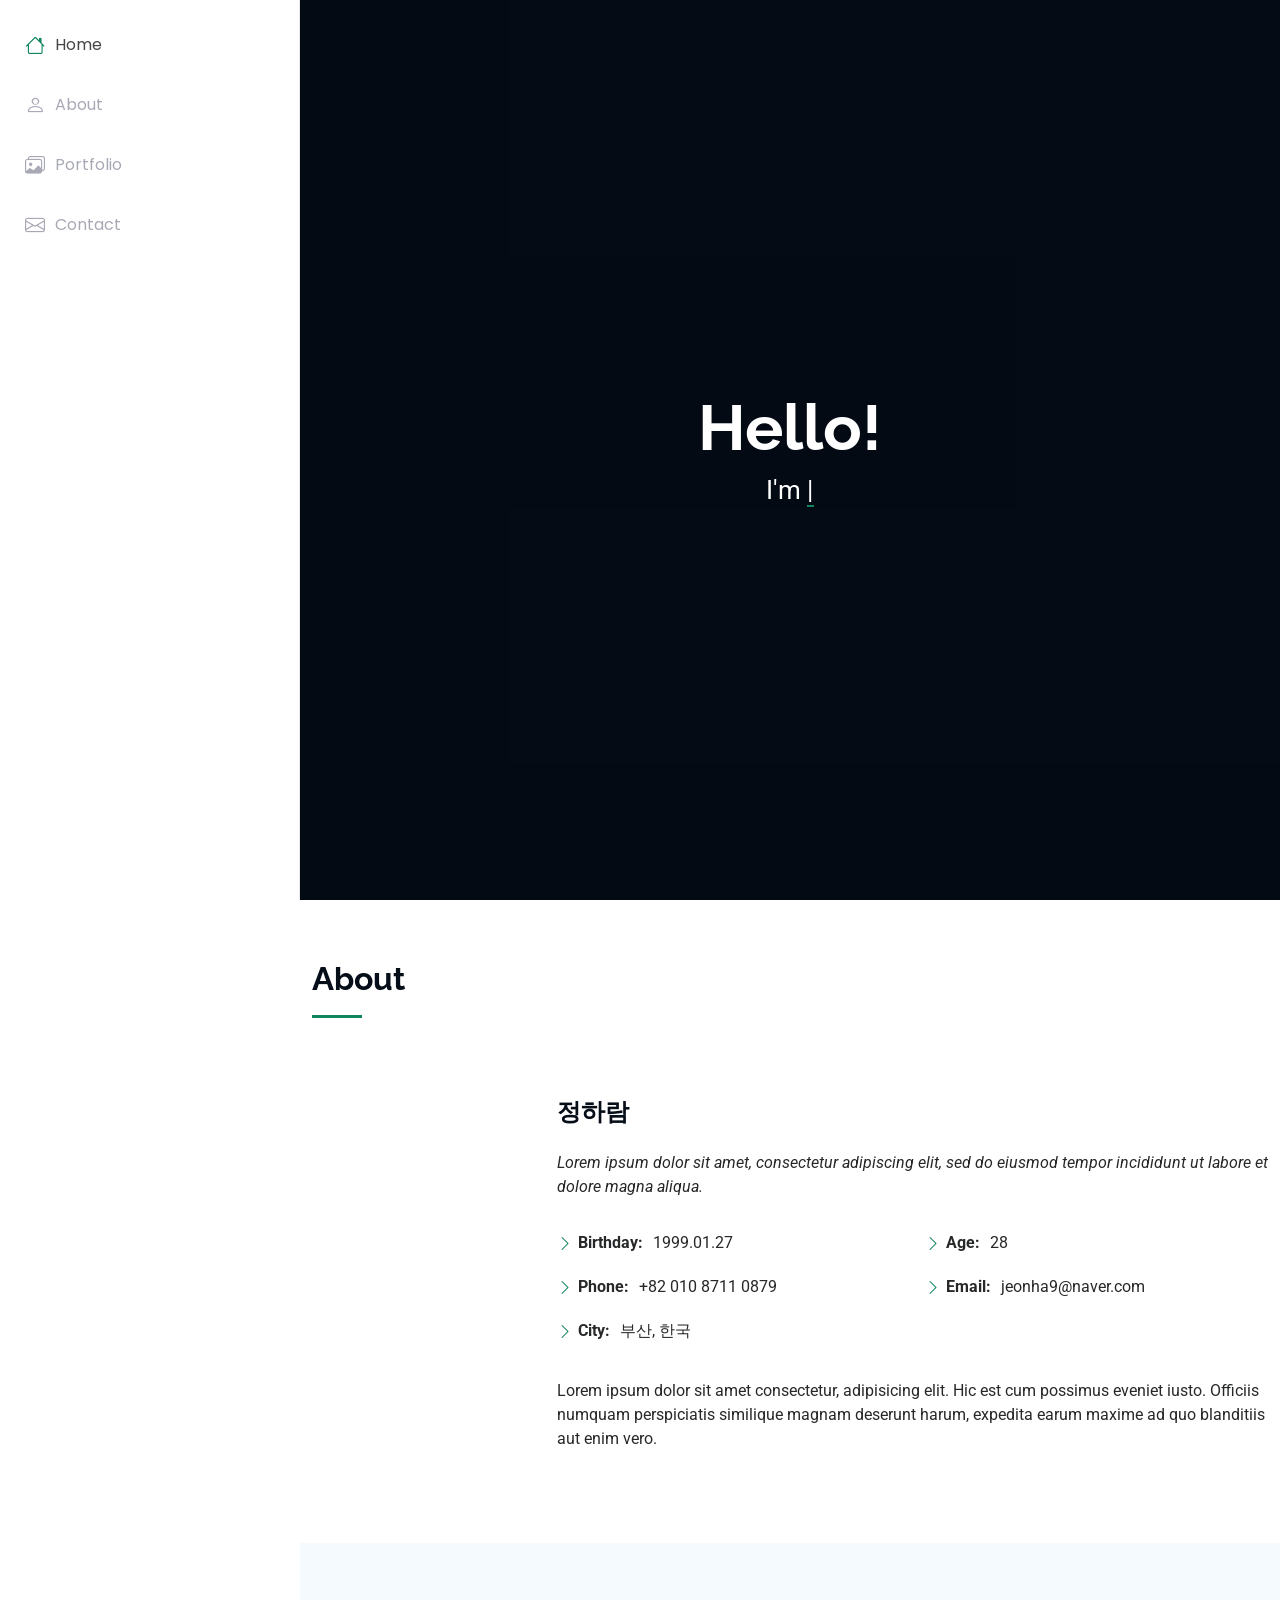
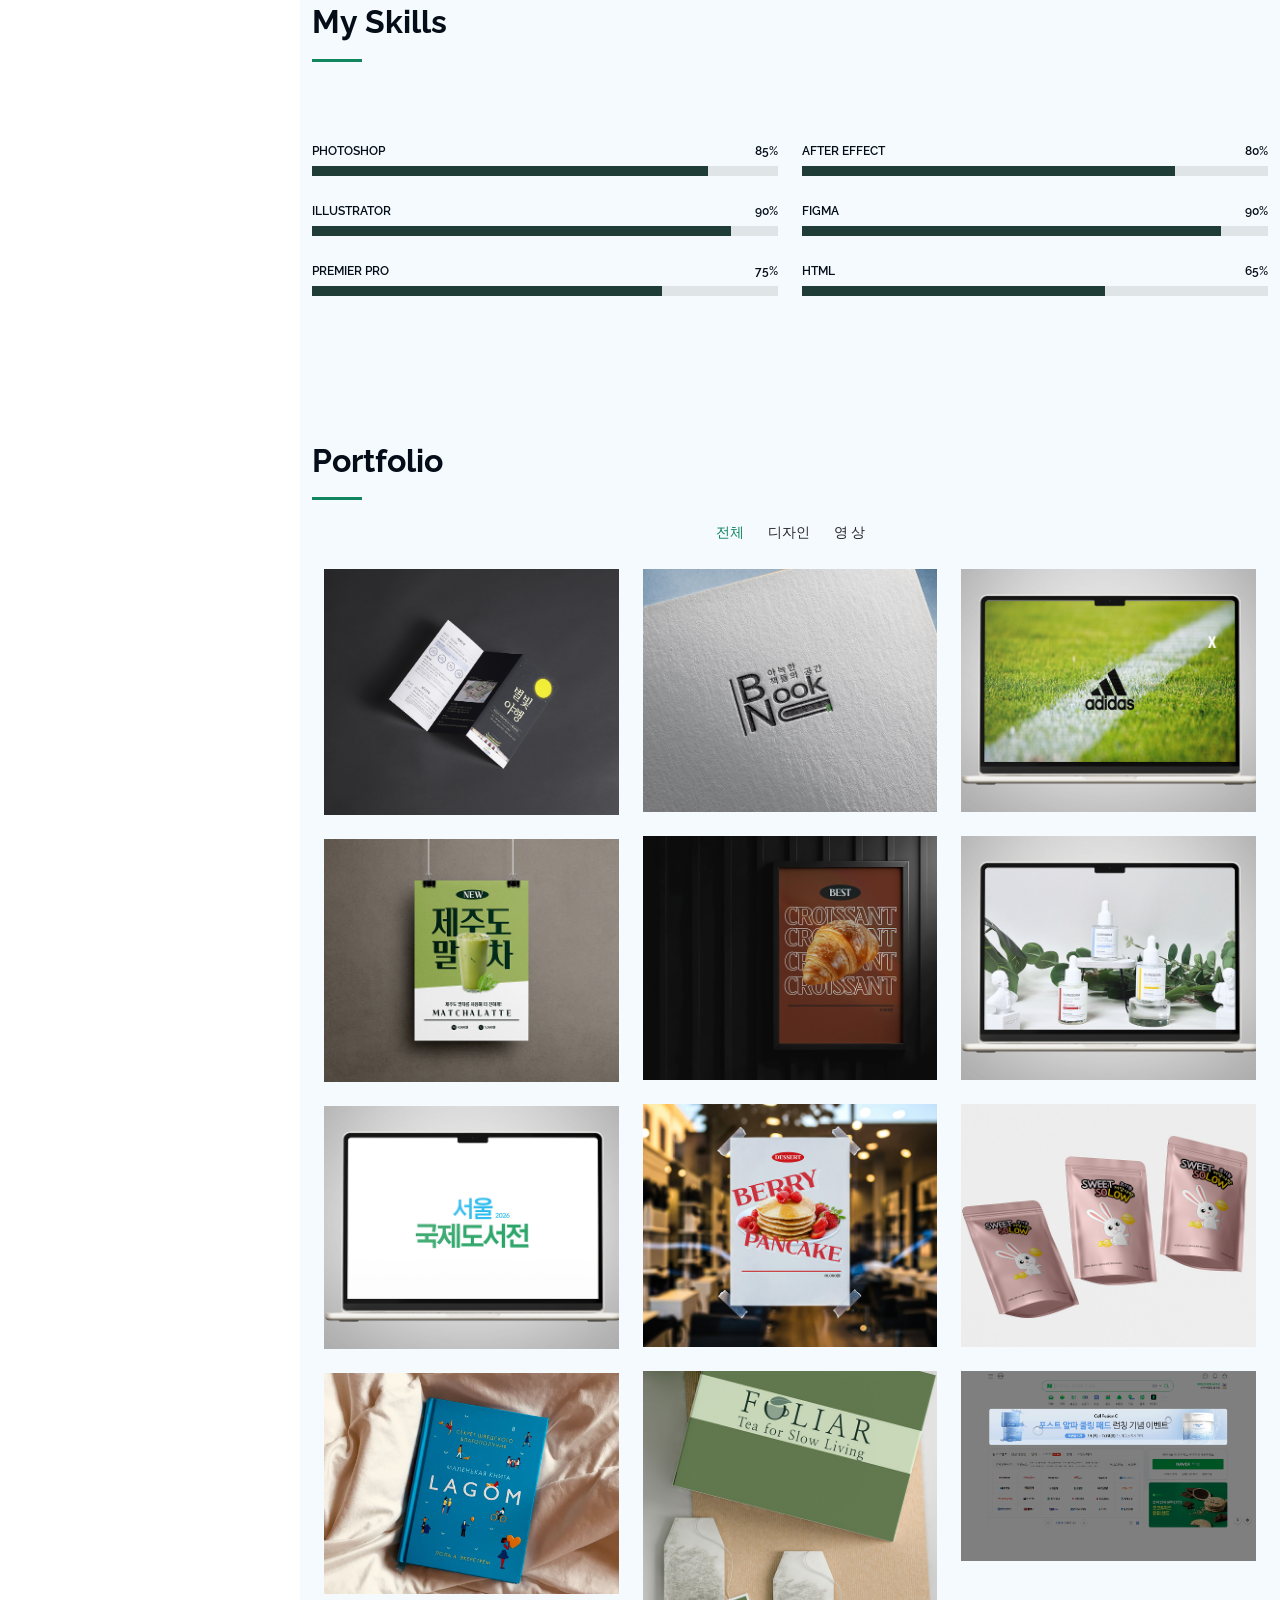
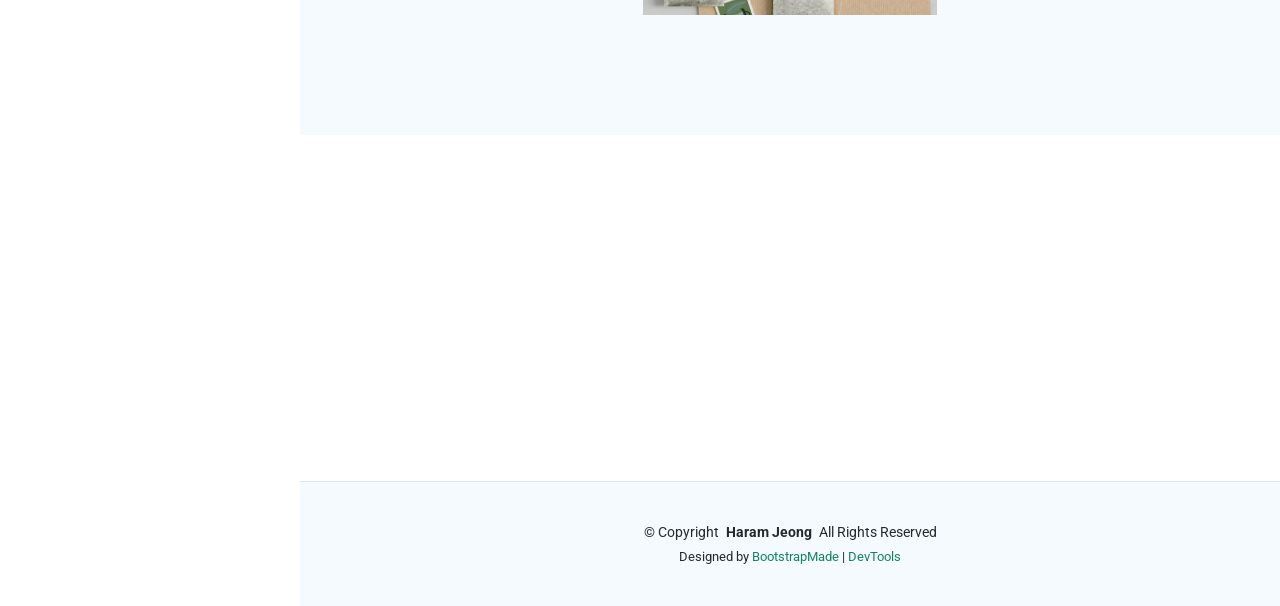
==== index.html @ 50a195b7 "up 2026-05-15" ====
<!DOCTYPE html>
<html lang="en">

<head>
  <meta charset="utf-8">
  <meta content="width=device-width, initial-scale=1.0" name="viewport">
  <title>정하람 포트폴리오</title>
  <meta content="" name="description">
  <meta content="" name="keywords">
  <meta name="description" content="디자인, 영상, 피그마 전문">
  <meta name="keywords" content="html,css,js,javascript,portfolio,bootstrap">
  <meta name="author"content="정하람">
  <meta name="robots" content="noindex,nofollow">
  <meta http-equiv="sudject" content="포트폴리오">

  <!-- Favicons -->
  <link href="./assets/img/favicon.ico" rel="icon">
  <link href="./assets/img/애플.png" rel="apple-touch-icon">

  <!-- Fonts -->
  <link href="https://fonts.googleapis.com" rel="preconnect">
  <link href="https://fonts.gstatic.com" rel="preconnect" crossorigin>
  <link href="https://fonts.googleapis.com/css2?family=Roboto:ital,wght@0,100;0,300;0,400;0,500;0,700;0,900;1,100;1,300;1,400;1,500;1,700;1,900&family=Poppins:ital,wght@0,100;0,200;0,300;0,400;0,500;0,600;0,700;0,800;0,900;1,100;1,200;1,300;1,400;1,500;1,600;1,700;1,800;1,900&family=Raleway:ital,wght@0,100;0,200;0,300;0,400;0,500;0,600;0,700;0,800;0,900;1,100;1,200;1,300;1,400;1,500;1,600;1,700;1,800;1,900&display=swap" rel="stylesheet">

  <!-- Vendor CSS Files -->
  <link href="assets/vendor/bootstrap/css/bootstrap.min.css" rel="stylesheet">
  <link href="assets/vendor/bootstrap-icons/bootstrap-icons.css" rel="stylesheet">
  <link href="assets/vendor/aos/aos.css" rel="stylesheet">
  <link href="assets/vendor/glightbox/css/glightbox.min.css" rel="stylesheet">
  <link href="assets/vendor/swiper/swiper-bundle.min.css" rel="stylesheet">

  <!-- Main CSS File -->
  <link href="assets/css/main.css" rel="stylesheet">

</head>

<body class="index-page">

  <header id="header" class="header d-flex flex-column"> 
    <i class="header-toggle d-xl-none bi bi-list"></i>

    <!-- <div class="profile-img">
      <img src="assets/img/my-profile-img.jpg" alt="" class="img-fluid rounded-circle">
    </div> -->

    <a href="index.html" class="logo d-flex align-items-center justify-content-center">
      <!-- Uncomment the line below if you also wish to use an image logo -->
      <!-- <img src="assets/img/logo.png" alt=""> -->
      <h1 class="sitename"></h1>
    </a>


    <nav id="navmenu" class="navmenu">
      <ul>
        <li><a href="#hero" class="active"><i class="bi bi-house navicon"></i>Home</a></li>
        <li><a href="#about"><i class="bi bi-person navicon"></i> About</a></li>        
        <li><a href="#portfolio"><i class="bi bi-images navicon"></i> Portfolio</a></li>
        <!-- <li class="dropdown"><a href="#"><i class="bi bi-menu-button navicon"></i> <span>Dropdown</span> <i class="bi bi-chevron-down toggle-dropdown"></i></a>
          <ul>
            <li><a href="#">Dropdown 1</a></li>
            <li class="dropdown"><a href="#"><span>Deep Dropdown</span> <i class="bi bi-chevron-down toggle-dropdown"></i></a>
              <ul>
                <li><a href="#">Deep Dropdown 1</a></li>
                <li><a href="#">Deep Dropdown 2</a></li>
                <li><a href="#">Deep Dropdown 3</a></li>
                <li><a href="#">Deep Dropdown 4</a></li>
                <li><a href="#">Deep Dropdown 5</a></li>
              </ul>
            </li>
            <li><a href="#">Dropdown 2</a></li>
            <li><a href="#">Dropdown 3</a></li>
            <li><a href="#">Dropdown 4</a></li>
          </ul>
        </li> -->
        <li><a href="#contact"><i class="bi bi-envelope navicon"></i> Contact</a></li>
      </ul>
    </nav>

  </header>

  <main class="main">

    <!-- Hero Section -->
    <section id="hero" class="hero section dark-background  justify-content-center text-center">

      <!-- <img src="assets/img/hero-bg.jpg" alt="" data-aos="fade-in" class=""> -->

      <div class="container" data-aos="fade-up" data-aos-delay="100">
        <h2>Hello!</h2>
        <p>I'm <span class="typed" data-typed-items="디자이너,프리랜서">디자이너</span><span class="typed-cursor typed-cursor--blink" aria-hidden="true"></span><span class="typed-cursor typed-cursor--blink" aria-hidden="true"></span></p>
      </div>

    </section><!-- /Hero Section -->

    <!-- About Section -->
    <section id="about" class="about section">

      <!-- Section Title -->
      <div class="container section-title" data-aos="fade-up">
        <h2>About</h2>
        
      </div><!-- End Section Title -->

      <div class="container" data-aos="fade-up" data-aos-delay="100">

        <div class="row gy-4 justify-content-center">
          <div class="col-lg-3">
          </div>
          <div class="col-lg-9 content">
            <h2>정하람 </h2>
            <p class="fst-italic py-3">
              Lorem ipsum dolor sit amet, consectetur adipiscing elit, sed do eiusmod tempor incididunt ut labore et dolore
              magna aliqua.
            </p>
            <div class="row">
              <div class="col-lg-6">
                <ul>
                  <li><i class="bi bi-chevron-right"></i> <strong>Birthday:</strong> <span>1999.01.27</span></li>
                  <!-- <li><i class="bi bi-chevron-right"></i> <strong>Website:</strong> <span></span></li> -->
                  <li><i class="bi bi-chevron-right"></i> <strong>Phone:</strong> <span>+82 010 8711 0879</span></li>
                  <li><i class="bi bi-chevron-right"></i> <strong>City:</strong> <span>부산, 한국</span></li>
                </ul>
              </div>
              <div class="col-lg-6">
                <ul>
                  <li><i class="bi bi-chevron-right"></i> <strong>Age:</strong> <span>28</span></li>
                  <!-- <li><i class="bi bi-chevron-right"></i> <strong>Degree:</strong> <span>Master</span></li> -->
                  <li><i class="bi bi-chevron-right"></i> <strong>Email:</strong> <span>jeonha9@naver.com</span></li>
                  <!-- <li><i class="bi bi-chevron-right"></i> <strong>Freelance:</strong> <span>Available</span></li> -->
                </ul>
              </div>
            </div>
            <p class="py-3">
              Lorem ipsum dolor sit amet consectetur, adipisicing elit. Hic est cum possimus eveniet iusto. Officiis numquam perspiciatis similique magnam deserunt harum, expedita earum maxime ad quo blanditiis aut enim vero.
            </p>
          </div>
        </div>

      </div>

    </section><!-- /About Section -->

    

    <!-- Skills Section -->
    <section id="skills" class="skills section light-background">

      <!-- Section Title -->
      <div class="container section-title" data-aos="fade-up">
        <h2>My Skills</h2>
        
      </div><!-- End Section Title -->

      <div class="container" data-aos="fade-up" data-aos-delay="100">

        <div class="row skills-content skills-animation">

          <div class="col-lg-6">

            <div class="progress">
              <span class="skill"><span>Photoshop</span> <i class="val">85%</i></span>
              <div class="progress-bar-wrap">
                <div class="progress-bar" role="progressbar" aria-valuenow="85" aria-valuemin="0" aria-valuemax="100"></div>
              </div>
            </div><!-- End Skills Item -->

            <div class="progress">
              <span class="skill"><span>Illustrator</span> <i class="val">90%</i></span>
              <div class="progress-bar-wrap">
                <div class="progress-bar" role="progressbar" aria-valuenow="90" aria-valuemin="0" aria-valuemax="100"></div>
              </div>
            </div><!-- End Skills Item -->

            <div class="progress">
              <span class="skill"><span>Premier pro</span> <i class="val">75%</i></span>
              <div class="progress-bar-wrap">
                <div class="progress-bar" role="progressbar" aria-valuenow="75" aria-valuemin="0" aria-valuemax="100"></div>
              </div>
            </div><!-- End Skills Item -->

          </div>

          <div class="col-lg-6">

            <div class="progress">
              <span class="skill"><span>After effect</span> <i class="val">80%</i></span>
              <div class="progress-bar-wrap">
                <div class="progress-bar" role="progressbar" aria-valuenow="80" aria-valuemin="0" aria-valuemax="100"></div>
              </div>
            </div><!-- End Skills Item -->

            <div class="progress">
              <span class="skill"><span>Figma</span> <i class="val">90%</i></span>
              <div class="progress-bar-wrap">
                <div class="progress-bar" role="progressbar" aria-valuenow="90" aria-valuemin="0" aria-valuemax="100"></div>
              </div>
            </div><!-- End Skills Item -->

            <div class="progress">
              <span class="skill"><span>HTMl</span> <i class="val">65%</i></span>
              <div class="progress-bar-wrap">
                <div class="progress-bar" role="progressbar" aria-valuenow="65" aria-valuemin="0" aria-valuemax="100"></div>
              </div>
            </div><!-- End Skills Item -->

          </div>

        </div>

      </div>

    </section><!-- /Skills Section -->

    

    <!-- Portfolio Section -->
    <section id="portfolio" class="portfolio section light-background">

      <!-- Section Title -->
      <div class="container section-title" data-aos="fade-up">
        <h2>Portfolio</h2>
       

      <div class="container">

        <div class="isotope-layout" data-default-filter="*" data-layout="masonry" data-sort="original-order">

          <ul class="portfolio-filters isotope-filters" data-aos="fade-up" data-aos-delay="100">
            <li data-filter="*" class="filter-active">전체</li>
            <li data-filter=".filter-app">디자인</li>
            <li data-filter=".filter-product">영 상</li>
            <!-- <li data-filter=".filter-branding">피그마</li> -->
            <!-- <li data-filter=".filter-books">Books</li> -->
          </ul><!-- End Portfolio Filters -->

          <div class="row gy-4 isotope-container" data-aos="fade-up" data-aos-delay="200">

            <div class="col-lg-4 col-md-6 portfolio-item isotope-item filter-app">
              <div class="portfolio-content h-100">
                <img src="./assets/img/portfolio/리플렛-정하람-앞.jpg" class="img-fluid" alt="">
                <div class="portfolio-info">
                  <h4>리플렛 </h4>
                  <p>Lorem ipsum, dolor sit amet consectetur</p>
                  <a href="./assets/img/portfolio/리플렛-정하람-앞.jpg" title=" 1" data-gallery="portfolio-gallery-app" class="glightbox preview-link"><i class="bi bi-zoom-in"></i></a>
                  <a href="portfolio-details-1.html" title="More Details" class="details-link"><i class="bi bi-link-45deg"></i></a>
                </div>
              </div>
            </div><!-- End Portfolio Item -->

            <div class="col-lg-4 col-md-6 portfolio-item isotope-item filter-app">
              <div class="portfolio-content h-100">
                <img src="./assets/img/portfolio/북눅-목업 2.png" class="img-fluid" alt="">
                <div class="portfolio-info">
                  <h4>로고 </h4>
                  <p>Lorem ipsum, dolor sit amet consectetur</p>
                  <a href="./assets/img/portfolio/북눅-목업.jpg" title="Product 1" data-gallery="portfolio-gallery-product" class="glightbox preview-link"><i class="bi bi-zoom-in"></i></a>
                  <a href="portfolio-details-2.html" title="More Details" class="details-link"><i class="bi bi-link-45deg"></i></a>
                </div>
              </div>
            </div><!-- End Portfolio Item -->

            <div class="col-lg-4 col-md-6 portfolio-item isotope-item filter-product">
              <div class="portfolio-content h-100">
                <img src="./assets/img/portfolio/슬라이드쇼-썸네일-목업 1.png" class="img-fluid" alt="">
                <div class="portfolio-info">
                  <h4>슬라이드쇼</h4>
                  <p>Lorem ipsum, dolor sit amet consectetur</p>
                  <a href="https://www.youtube.com/embed/oLaDQvfPcDY?autoplay=1&mute=1" title="Branding 1" data-gallery="portfolio-gallery-branding" class="glightbox preview-link"><i class="bi bi-zoom-in"></i></a>
                  <a href="portfolio-details-3.html" title="More Details" class="details-link"><i class="bi bi-link-45deg"></i></a>
                </div>
              </div>
            </div><!-- End Portfolio Item -->

            <div class="col-lg-4 col-md-6 portfolio-item isotope-item filter-app">
              <div class="portfolio-content h-100">
                <img src="./assets/img/portfolio/크로와상 포스터 썸네일.png" class="img-fluid" alt="">
                <div class="portfolio-info">
                  <h4>포스터 1</h4>
                  <p>Lorem ipsum, dolor sit amet consectetur</p>
                  <a href="./assets/img/portfolio/크로와상목업.jpg" title="Branding 1" data-gallery="portfolio-gallery-book" class="glightbox preview-link"><i class="bi bi-zoom-in"></i></a>
                  <a href="portfolio-details-4.html" title="More Details" class="details-link"><i class="bi bi-link-45deg"></i></a>
                </div>
              </div>
            </div><!-- End Portfolio Item -->

            <div class="col-lg-4 col-md-6 portfolio-item isotope-item filter-product">
              <div class="portfolio-content h-100">
                <img src="./assets/img/portfolio/제품광고-썸네일 1.png" class="img-fluid" alt="">
                <div class="portfolio-info">
                  <h4>제품촬영광고영상</h4>
                  <p>Lorem ipsum, dolor sit amet consectetur</p>
                  <a href="https://www.youtube.com/embed/sMFfdJEovsE?autoplay=1&mute=1" title="App 2" data-gallery="portfolio-gallery-app" class="glightbox preview-link"><i class="bi bi-zoom-in"></i></a>
                  <a href="portfolio-details-5.html" title="More Details" class="details-link"><i class="bi bi-link-45deg"></i></a>
                </div>
              </div>
            </div><!-- End Portfolio Item -->

            <div class="col-lg-4 col-md-6 portfolio-item isotope-item filter-app">
              <div class="portfolio-content h-100">
                <img src="./assets/img/portfolio/제주말차 포스터 썸네일.png" class="img-fluid" alt="">
                <div class="portfolio-info">
                  <h4>포스터 2</h4>
                  <p>Lorem ipsum, dolor sit amet consectetur</p>
                  <a href="./assets/img/portfolio/포스터제작 목업-정하람.jpg" title="Product 2" data-gallery="portfolio-gallery-product" class="glightbox preview-link"><i class="bi bi-zoom-in"></i></a>
                  <a href="portfolio-details-6.html" title="More Details" class="details-link"><i class="bi bi-link-45deg"></i></a>
                </div>
              </div>
            </div><!-- End Portfolio Item -->

            <div class="col-lg-4 col-md-6 portfolio-item isotope-item filter-app">
              <div class="portfolio-content h-100">
                <img src="./assets/img/portfolio/팬케이크 포스터 썸네일.png" class="img-fluid" alt="">
                <div class="portfolio-info">
                  <h4>포스터 3</h4>
                  <p>Lorem ipsum, dolor sit amet consectetur</p>
                  <a href="./assets/img/portfolio/팬케이크 목업.jpg" title="Branding 2" data-gallery="portfolio-gallery-branding" class="glightbox preview-link"><i class="bi bi-zoom-in"></i></a>
                  <a href="portfolio-details-7.html" title="More Details" class="details-link"><i class="bi bi-link-45deg"></i></a>
                </div>
              </div>
            </div><!-- End Portfolio Item -->

            <div class="col-lg-4 col-md-6 portfolio-item isotope-item filter-app">
              <div class="portfolio-content h-100">
                <img src="./assets/img/portfolio/파우치 썸네일.png" class="img-fluid" alt="">
                <div class="portfolio-info">
                  <h4>파우치 목업</h4>
                  <p>Lorem ipsum, dolor sit amet consectetur</p>
                  <a href="./assets/img/portfolio/파우치-목업-수정.jpg" title="Branding 2" data-gallery="portfolio-gallery-book" class="glightbox preview-link"><i class="bi bi-zoom-in"></i></a>
                  <a href="portfolio-details-8.html" title="More Details" class="details-link"><i class="bi bi-link-45deg"></i></a>
                </div>
              </div>
            </div><!-- End Portfolio Item -->

            <div class="col-lg-4 col-md-6 portfolio-item isotope-item filter-product">
              <div class="portfolio-content h-100">
                <img src="./assets/img/portfolio/일러스트애니메이션-썸네일 1.png" class="img-fluid" alt="">
                <div class="portfolio-info">
                  <h4>도서전 홍보 영상</h4>
                  <p>Lorem ipsum, dolor sit amet consectetur</p>
                  <a href="https://www.youtube.com/embed/le4bXNrNcV4?autoplay=1&mute=1" title="App 3" data-gallery="portfolio-gallery-app" class="glightbox preview-link"><i class="bi bi-zoom-in"></i></a>
                  <a href="portfolio-details-9.html" title="More Details" class="details-link"><i class="bi bi-link-45deg"></i></a>
                </div>
              </div>
            </div><!-- End Portfolio Item -->

            <div class="col-lg-4 col-md-6 portfolio-item isotope-item filter-app">
              <div class="portfolio-content h-100">
                <img src="./assets/img/portfolio/티패키지-썸네일.png" class="img-fluid" alt="">
                <div class="portfolio-info">
                  <h4>로고2</h4>
                  <p>Lorem ipsum, dolor sit amet consectetur</p>
                  <a href="./assets/img/portfolio/티패키지-목업.jpg" title="로고2 " data-gallery="portfolio-gallery-product" class="glightbox preview-link"><i class="bi bi-zoom-in"></i></a>
                  <a href="portfolio-details-10.html" title="More Details" class="details-link"><i class="bi bi-link-45deg"></i></a>
                </div>
              </div>
            </div><!-- End Portfolio Item -->

            <div class="col-lg-4 col-md-6 portfolio-item isotope-item filter-app">
              <div class="portfolio-content h-100">
                <img src="./assets/img/portfolio/띠배너-목업.gif" class="img-fluid" alt="">
                <div class="portfolio-info">
                  <h4>띠배너</h4>
                  <p>Lorem ipsum, dolor sit amet consectetur</p>
                  <a href="assets/img/portfolio/branding-3.jpg" title="Branding 2" data-gallery="portfolio-gallery-branding" class="glightbox preview-link"><i class="bi bi-zoom-in"></i></a>
                  <a href="portfolio-details-1.html" title="More Details" class="details-link"><i class="bi bi-link-45deg"></i></a>
                </div>
              </div>
            </div><!-- End Portfolio Item -->

            

            <div class="col-lg-4 col-md-6 portfolio-item isotope-item filter-product">
              <div class="portfolio-content h-100">
                <img src="assets/img/portfolio/books-3.jpg" class="img-fluid" alt="">
                <div class="portfolio-info">
                  <h4>Books 3</h4>
                  <p>Lorem ipsum, dolor sit amet consectetur</p>
                  <a href="assets/img/portfolio/books-3.jpg" title="Branding 3" data-gallery="portfolio-gallery-book" class="glightbox preview-link"><i class="bi bi-zoom-in"></i></a>
                  <a href="portfolio-details-1.html" title="More Details" class="details-link"><i class="bi bi-link-45deg"></i></a>
                </div>
              </div>
            </div><!-- End Portfolio Item -->

          </div><!-- End Portfolio Container -->

        </div>

      </div>

    </section><!-- /Portfolio Section -->

    <!-- Contact Section -->
    <section id="contact" class="contact section">

      <!-- Section Title -->
      <div class="container section-title" data-aos="fade-up">
        <h2>Contact</h2>
        
      </div><!-- End Section Title -->

      <div class="container" data-aos="fade-up" data-aos-delay="100">

        <div class="row gy-4 ">

          <div class="col-lg-4 mx-auto">
            <div class="info-item d-flex" data-aos="fade-up" data-aos-delay="200">
                <i class="bi bi-geo-alt flex-shrink-0"></i>
                <div>
                  <h3>Address</h3>
                  <p>부산 광역시 수영구</p>
                </div>
            </div><!-- End Info Item -->
          </div>

          <div class="col-lg-4 mx-auto">
            <div class="info-item d-flex" data-aos="fade-up" data-aos-delay="200">
                <i class="bi bi-telephone flex-shrink-0"></i>
                <div>
                  <h3>Call Us</h3>
                  <p>010-8711-0879</p>
                </div>
            </div><!-- End Info Item -->
          </div>

          <div class="col-lg-4 mx-auto">
            <div class="info-item d-flex" data-aos="fade-up" data-aos-delay="200">
                <i class="bi bi-envelope flex-shrink-0"></i>
                <div>
                  <h3>Email Us</h3>
                  <p>jeonha9@naver.com</p>
                </div>
            </div><!-- End Info Item -->
          </div>




           

              
          </div>

          <!-- End Contact Form -->

        </div>

      </div>

    </section><!-- /Contact Section -->

  </main>

  <footer id="footer" class="footer position-relative light-background">

    <div class="container">
      <div class="copyright text-center ">
        <p>© <span>Copyright</span> <strong class="px-1 sitename">Haram Jeong</strong> <span>All Rights Reserved</span></p>
      </div>
      <div class="credits">
        <!-- All the links in the footer should remain intact. -->
        <!-- You can delete the links only if you've purchased the pro version. -->
        <!-- Licensing information: https://bootstrapmade.com/license/ -->
        <!-- Purchase the pro version with working PHP/AJAX contact form: [buy-url] -->
        Designed by <a href="https://bootstrapmade.com/">BootstrapMade</a> | <a href="https://bootstrapmade.com/tools/">DevTools</a>
      </div>
    </div>

  </footer>

  <!-- Scroll Top -->
  <a href="#" id="scroll-top" class="scroll-top d-flex align-items-center justify-content-center"><i class="bi bi-arrow-up-short"></i></a>

  <!-- Preloader -->
  <div id="preloader"></div>

  <!-- Vendor JS Files -->
  <script src="assets/vendor/bootstrap/js/bootstrap.bundle.min.js"></script>
  <script src="assets/vendor/php-email-form/validate.js"></script>
  <script src="assets/vendor/aos/aos.js"></script>
  <script src="assets/vendor/typed.js/typed.umd.js"></script>
  <script src="assets/vendor/purecounter/purecounter_vanilla.js"></script>
  <script src="assets/vendor/waypoints/noframework.waypoints.js"></script>
  <script src="assets/vendor/glightbox/js/glightbox.min.js"></script>
  <script src="assets/vendor/imagesloaded/imagesloaded.pkgd.min.js"></script>
  <script src="assets/vendor/isotope-layout/isotope.pkgd.min.js"></script>
  <script src="assets/vendor/swiper/swiper-bundle.min.js"></script>

  <!-- Main JS File -->
  <script src="assets/js/main.js"></script>

</body>

</html>
---- assets/css/main.css ----
/**
* Template Name: iPortfolio
* Template URL: https://bootstrapmade.com/iportfolio-bootstrap-portfolio-websites-template/
* Updated: Jun 29 2024 with Bootstrap v5.3.3
* Author: BootstrapMade.com
* License: https://bootstrapmade.com/license/
*/

/*--------------------------------------------------------------
# Font & Color Variables
# Help: https://bootstrapmade.com/color-system/
--------------------------------------------------------------*/
/* Fonts */
:root {
  --default-font: "Roboto",  system-ui, -apple-system, "Segoe UI", Roboto, "Helvetica Neue", Arial, "Noto Sans", "Liberation Sans", sans-serif, "Apple Color Emoji", "Segoe UI Emoji", "Segoe UI Symbol", "Noto Color Emoji";
  --heading-font: "Raleway",  sans-serif;
  --nav-font: "Poppins",  sans-serif;
}

/* Global Colors - The following color variables are used throughout the website. Updating them here will change the color scheme of the entire website */
:root { 
  --background-color: #ffffff; /* Background color for the entire website, including individual sections */
  --default-color: #272829; /* Default color used for the majority of the text content across the entire website */
  --heading-color: #050d18; /* Color for headings, subheadings and title throughout the website */
  --accent-color: #11855d; /* Accent color that represents your brand on the website. It's used for buttons, links, and other elements that need to stand out */
  --accent-color-hr: #1F3D36;
  --surface-color: #ffffff; /* The surface color is used as a background of boxed elements within sections, such as cards, icon boxes, or other elements that require a visual separation from the global background. */
  --contrast-color: #ffffff; /* Contrast color for text, ensuring readability against backgrounds of accent, heading, or default colors. */
}

/* Nav Menu Colors - The following color variables are used specifically for the navigation menu. They are separate from the global colors to allow for more customization options */
:root {
  --nav-color: #a8a9b4;  /* The default color of the main navmenu links */
  --nav-hover-color: #464646; /* Applied to main navmenu links when they are hovered over or active */
  --nav-mobile-background-color: #040b14; /* Used as the background color for mobile navigation menu */
  --nav-dropdown-background-color: #040b14; /* Used as the background color for dropdown items that appear when hovering over primary navigation items */
  --nav-dropdown-color: #a8a9b4; /* Used for navigation links of the dropdown items in the navigation menu. */
  --nav-dropdown-hover-color: #464646; /* Similar to --nav-hover-color, this color is applied to dropdown navigation links when they are hovered over. */
}

/* Color Presets - These classes override global colors when applied to any section or element, providing reuse of the sam color scheme. */

.light-background {
  --background-color: #f4fafd;
  --surface-color: #ffffff;
}

.dark-background {
  --background-color: #040b14;
  --default-color: #ffffff;
  --heading-color: #ffffff;
  --surface-color: #151f2b;
  --contrast-color: #ffffff;
}

/* Smooth scroll */
:root {
  scroll-behavior: smooth;
}

/*--------------------------------------------------------------
# General Styling & Shared Classes
--------------------------------------------------------------*/
body {
  color: var(--default-color-ht);
  background-color: var(--background-color);
  font-family: var(--default-font);
}

a {
  color: var(--accent-color);
  text-decoration: none;
  transition: 0.3s;
}

a:hover {
  color: color-mix(in srgb, var(--accent-color), transparent 25%);
  text-decoration: none;
}

h1,
h2,
h3,
h4,
h5,
h6 {
  color: var(--heading-color);
  font-family: var(--heading-font);
}

/* PHP Email Form Messages
------------------------------*/
.php-email-form .error-message {
  display: none;
  background: #df1529;
  color: #ffffff;
  text-align: left;
  padding: 15px;
  margin-bottom: 24px;
  font-weight: 600;
}

.php-email-form .sent-message {
  display: none;
  color: #ffffff;
  background: #059652;
  text-align: center;
  padding: 15px;
  margin-bottom: 24px;
  font-weight: 600;
}

.php-email-form .loading {
  display: none;
  background: var(--surface-color);
  text-align: center;
  padding: 15px;
  margin-bottom: 24px;
}

.php-email-form .loading:before {
  content: "";
  display: inline-block;
  border-radius: 50%;
  width: 24px;
  height: 24px;
  margin: 0 10px -6px 0;
  border: 3px solid var(--accent-color);
  border-top-color: var(--surface-color);
  animation: php-email-form-loading 1s linear infinite;
}

@keyframes php-email-form-loading {
  0% {
    transform: rotate(0deg);
  }

  100% {
    transform: rotate(360deg);
  }
}

/*--------------------------------------------------------------
# Global Header
--------------------------------------------------------------*/

.header {
  color: var(--default-color);
  background-color: var(--background-color);
  position: fixed;
  top: 0;
  left: 0;
  bottom: 0;
  padding: 0 15px;
  width: 300px;
  transition: all ease-in-out 0.3s;
  overflow-y: auto;
  z-index: 997;
  border-right: 1px solid color-mix(in srgb, var(--default-color), transparent 90%);
}

.header .profile-img img {
  margin: 15px auto;
  display: block;
  width: 120px;
  border: 8px solid color-mix(in srgb, var(--default-color), transparent 85%);
}

.header .logo {
  line-height: 1;
  margin-bottom: 15px;
}

.header .logo img {
  max-height: 32px;
  margin-right: 8px;
}

.header .logo h1 {
  font-size: 24px;
  margin: 0;
  font-weight: 700;
  color: var(--heading-color);
}

.header .social-links {
  margin: 0 0 20px 0;
}

.header .social-links a {
  font-size: 16px;
  display: inline-flex;
  align-items: center;
  justify-content: center;
  background: color-mix(in srgb, var(--default-color), transparent 90%);
  color: var(--default-color);
  margin: 0 2px;
  border-radius: 50%;
  text-align: center;
  width: 40px;
  height: 40px;
  transition: 0.3s;
}

.header .social-links a:hover {
  color: var(--contrast-color);
  background: var(--accent-color);
}

@media (min-width: 1200px) {

  .header~main,
  .header~#footer {
    margin-left: 300px;
  }
}

@media (max-width: 1199px) {
  .header {
    left: -100%;
  }
}

.header.header-show {
  left: 0;
}

.header .header-toggle {
  color: var(--contrast-color);
  background-color: var(--accent-color);
  font-size: 22px;
  display: flex;
  align-items: center;
  justify-content: center;
  width: 40px;
  height: 40px;
  border-radius: 50%;
  cursor: pointer;
  position: fixed;
  top: 15px;
  right: 15px;
  z-index: 9999;
  transition: background-color 0.3s;
}

.header .header-toggle:hover {
  color: var(--contrast-color);
  background-color: color-mix(in srgb, var(--accent-color) 90%, white 15%);
}

/*--------------------------------------------------------------
# Navigation Menu
--------------------------------------------------------------*/
.mobile-nav-toggle {
  display: none;
}

.navmenu {
  padding: 0;
  z-index: 9997;
}

.navmenu ul {
  list-style: none;
  padding: 0 0 20px 0;
  margin: 0;
}

.navmenu a,
.navmenu a:focus {
  color: var(--nav-color);
  padding: 15px 10px;
  font-family: var(--nav-font);
  font-size: 16px;
  font-weight: 400;
  display: flex;
  align-items: center;
  white-space: nowrap;
  transition: 0.3s;
  width: 100%;
}

.navmenu a .navicon,
.navmenu a:focus .navicon {
  font-size: 20px;
  margin-right: 10px;
}

.navmenu a .toggle-dropdown,
.navmenu a:focus .toggle-dropdown {
  font-size: 12px;
  line-height: 0;
  margin-left: auto;
  width: 30px;
  height: 30px;
  display: flex;
  align-items: center;
  justify-content: center;
  border-radius: 50%;
  transition: 0.3s;
  flex-shrink: 0;
  background-color: color-mix(in srgb, var(--accent-color), transparent 90%);
}

.navmenu a .toggle-dropdown:hover,
.navmenu a:focus .toggle-dropdown:hover {
  background-color: var(--accent-color);
  color: var(--contrast-color);
}

.navmenu a:hover,
.navmenu .active,
.navmenu .active:focus {
  color: var(--nav-hover-color);
}

.navmenu a:hover .navicon,
.navmenu .active .navicon,
.navmenu .active:focus .navicon {
  color: var(--accent-color);
}

.navmenu .active .toggle-dropdown,
.navmenu .active:focus .toggle-dropdown {
  background-color: var(--accent-color);
  color: var(--contrast-color);
  transform: rotate(180deg);
}

.navmenu .dropdown {
  display: block;
}

.navmenu .dropdown a,
.navmenu .dropdown a:focus {
  color: --nav-dropdown-color;
}

.navmenu .dropdown a:hover,
.navmenu .dropdown .active,
.navmenu .dropdown .active:focus {
  color: var(--nav-dropdown-hover-color);
}

.navmenu .dropdown ul {
  position: static;
  display: none;
  z-index: 99;
  padding: 5px 10px;
  margin: 5px 10px;
  background-color: var(--nav-dropdown-background-color);
  border: 1px solid color-mix(in srgb, var(--default-color), transparent 90%);
  box-shadow: none;
  transition: all 0.5s ease-in-out;
}

.navmenu .dropdown ul ul {
  background-color: rgba(33, 37, 41, 0.1);
}

.navmenu .dropdown>.dropdown-active {
  display: block;
  background-color: rgba(33, 37, 41, 0.03);
}

/*--------------------------------------------------------------
# Global Footer
--------------------------------------------------------------*/
.footer {
  color: var(--default-color);
  background-color: var(--background-color);
  font-size: 14px;
  padding: 40px 0;
  position: relative;
  border-top: 1px solid color-mix(in srgb, var(--default-color), transparent 90%);
}

.footer .copyright p {
  margin-bottom: 0;
}

.footer .credits {
  margin-top: 4px;
  font-size: 13px;
  text-align: center;
}

/*--------------------------------------------------------------
# Preloader
--------------------------------------------------------------*/
#preloader {
  position: fixed;
  inset: 0;
  z-index: 999999;
  overflow: hidden;
  background: var(--background-color);
  transition: all 0.6s ease-out;
}

#preloader:before {
  content: "";
  position: fixed;
  top: calc(50% - 30px);
  left: calc(50% - 30px);
  border: 6px solid #ffffff;
  border-color: var(--accent-color) transparent var(--accent-color) transparent;
  border-radius: 50%;
  width: 60px;
  height: 60px;
  animation: animate-preloader 1.5s linear infinite;
}

@keyframes animate-preloader {
  0% {
    transform: rotate(0deg);
  }

  100% {
    transform: rotate(360deg);
  }
}

/*--------------------------------------------------------------
# Scroll Top Button
--------------------------------------------------------------*/
.scroll-top {
  position: fixed;
  visibility: hidden;
  opacity: 0;
  right: 15px;
  bottom: -15px;
  z-index: 99999;
  background-color: var(--accent-color-hr);
  width: 44px;
  height: 44px;
  border-radius: 50px;
  transition: all 0.4s;
}

.scroll-top i {
  font-size: 24px;
  color: var(--contrast-color);
  line-height: 0;
}

.scroll-top:hover {
  background-color: color-mix(in srgb, var(--accent-color), transparent 20%);
  color: var(--contrast-color);
}

.scroll-top.active {
  visibility: visible;
  opacity: 1;
  bottom: 15px;
}

/*--------------------------------------------------------------
# Disable aos animation delay on mobile devices
--------------------------------------------------------------*/
@media screen and (max-width: 768px) {
  [data-aos-delay] {
    transition-delay: 0 !important;
  }
}

/*--------------------------------------------------------------
# Global Page Titles & Breadcrumbs
--------------------------------------------------------------*/
.page-title {
  color: var(--default-color);
  background-color: var(--background-color);
  padding: 25px 0;
  position: relative;
}

.page-title h1 {
  font-size: 24px;
  font-weight: 700;
}

.page-title .breadcrumbs ol {
  display: flex;
  flex-wrap: wrap;
  list-style: none;
  padding: 0;
  margin: 0;
  font-size: 14px;
  font-weight: 400;
}

.page-title .breadcrumbs ol li+li {
  padding-left: 10px;
}

.page-title .breadcrumbs ol li+li::before {
  content: "/";
  display: inline-block;
  padding-right: 10px;
  color: color-mix(in srgb, var(--default-color), transparent 70%);
}

/*--------------------------------------------------------------
# Global Sections
--------------------------------------------------------------*/
section,
.section {
  color: var(--default-color);
  background-color: var(--background-color);
  padding: 60px 0;
  overflow: clip;
}

/*--------------------------------------------------------------
# Global Section Titles
--------------------------------------------------------------*/
.section-title {
  padding-bottom: 60px;
  position: relative;
}

.section-title h2 {
  font-size: 32px;
  font-weight: 700;
  margin-bottom: 20px;
  padding-bottom: 20px;
  position: relative;
}

.section-title h2:after {
  content: "";
  position: absolute;
  display: block;
  width: 50px;
  height: 3px;
  background: var(--accent-color);
  left: 0;
  bottom: 0;
}

.section-title p {
  margin-bottom: 0;
}

/*--------------------------------------------------------------
# Hero Section
--------------------------------------------------------------*/
.hero {
  width: 100%;
  min-height: 100vh;
  position: relative;
  padding: 80px 0;
  display: flex;
  align-items: center;
  justify-content: center;
}

.hero img {
  position: absolute;
  inset: 0;
  display: block;
  width: 100%;
  height: 100%;
  object-fit: cover;
  z-index: 1;
}

.hero:before {
  content: "";
  background: color-mix(in srgb, var(--background-color), transparent 75%);
  position: absolute;
  inset: 0;
  z-index: 2;
}

.hero .container {
  position: relative;
  z-index: 3;
}

.hero h2 {
  margin: 0;
  font-size: 64px;
  font-weight: 700;
}

.hero p {
  margin: 5px 0 0 0;
  font-size: 26px;
}

.hero p span {
  letter-spacing: 1px;
  border-bottom: 2px solid var(--accent-color);
}

.hero .social-links {
  margin-top: 25px;
}

.hero .social-links a {
  font-size: 24px;
  display: inline-block;
  color: color-mix(in srgb, var(--default-color), transparent 50%);
  line-height: 1;
  margin-right: 20px;
  transition: 0.3s;
}

.hero .social-links a:hover {
  color: var(--accent-color);
}

@media (max-width: 768px) {
  .hero h2 {
    font-size: 32px;
  }

  .hero p {
    font-size: 20px;
  }
}

/*--------------------------------------------------------------
# About Section
--------------------------------------------------------------*/
.about .content h2 {
  font-weight: 700;
  font-size: 24px;
}

.about .content ul {
  list-style: none;
  padding: 0;
}

.about .content ul li {
  margin-bottom: 20px;
  display: flex;
  align-items: center;
}

.about .content ul strong {
  margin-right: 10px;
}

.about .content ul i {
  font-size: 16px;
  margin-right: 5px;
  color: var(--accent-color);
  line-height: 0;
}

/*--------------------------------------------------------------
# Stats Section
--------------------------------------------------------------*/
.stats .stats-item {
  padding: 30px;
  width: 100%;
}

.stats .stats-item i {
  color: var(--accent-color);
  display: block;
  font-size: 44px;
  float: left;
  line-height: 0;
}

.stats .stats-item .purecounter {
  color: var(--heading-color);
  font-size: 48px;
  line-height: 40px;
  display: block;
  font-weight: 700;
  margin-left: 60px;
}

.stats .stats-item p {
  color: color-mix(in srgb, var(--default-color), transparent 40%);
  padding: 15px 0 0 0;
  margin: 0 0 0 60px;
  font-family: var(--heading-font);
  font-size: 14px;
}

/*--------------------------------------------------------------
# Skills Section
--------------------------------------------------------------*/
.skills .progress {
  height: 60px;
  display: block;
  background: none;
  border-radius: 0;
}

.skills .progress .skill {
  color: var(--heading-color);
  padding: 0;
  margin: 0 0 6px 0;
  text-transform: uppercase;
  display: block;
  font-weight: 600;
  font-family: var(--heading-font);
}

.skills .progress .skill .val {
  float: right;
  font-style: normal;
}

.skills .progress-bar-wrap {
  background: color-mix(in srgb, var(--default-color), transparent 90%);
  height: 10px;
}

.skills .progress-bar {
  width: 1px;
  height: 10px;
  transition: 0.9s;
  background-color: var(--accent-color-hr);
}

/*--------------------------------------------------------------
# Resume Section
--------------------------------------------------------------*/
.resume .resume-title {
  color: var(--heading-color);
  font-size: 26px;
  font-weight: 700;
  margin-top: 20px;
  margin-bottom: 20px;
}

.resume .resume-item {
  padding: 0 0 20px 20px;
  margin-top: -2px;
  border-left: 2px solid var(--accent-color);
  position: relative;
}

.resume .resume-item h4 {
  line-height: 18px;
  font-size: 18px;
  font-weight: 600;
  text-transform: uppercase;
  color: color-mix(in srgb, var(--default-color), transparent 20%);
  margin-bottom: 10px;
}

.resume .resume-item h5 {
  font-size: 16px;
  padding: 5px 15px;
  display: inline-block;
  font-weight: 600;
  margin-bottom: 10px;
}

.resume .resume-item ul {
  padding-left: 20px;
}

.resume .resume-item ul li {
  padding-bottom: 10px;
}

.resume .resume-item:last-child {
  padding-bottom: 0;
}

.resume .resume-item::before {
  content: "";
  position: absolute;
  width: 16px;
  height: 16px;
  border-radius: 50px;
  left: -9px;
  top: 0;
  background: var(--background-color);
  border: 2px solid var(--accent-color);
}

/*--------------------------------------------------------------
# Portfolio Section
--------------------------------------------------------------*/
.portfolio .portfolio-filters {
  padding: 0;
  margin: 0 auto 20px auto;
  list-style: none;
  text-align: center;
}

.portfolio .portfolio-filters li {
  cursor: pointer;
  display: inline-block;
  padding: 0;
  font-size: 14px;
  font-weight: 400;
  margin: 0 10px;
  line-height: 1;
  text-transform: uppercase;
  margin-bottom: 10px;
  transition: all 0.3s ease-in-out;
}

.portfolio .portfolio-filters li:hover,
.portfolio .portfolio-filters li.filter-active {
  color: var(--accent-color);
}

.portfolio .portfolio-filters li:first-child {
  margin-left: 0;
}

.portfolio .portfolio-filters li:last-child {
  margin-right: 0;
}

@media (max-width: 575px) {
  .portfolio .portfolio-filters li {
    font-size: 14px;
    margin: 0 5px;
  }
}

.portfolio .portfolio-content {
  position: relative;
  overflow: hidden;
}

.portfolio .portfolio-content img {
  transition: 0.3s;
}

.portfolio .portfolio-content .portfolio-info {
  opacity: 0;
  position: absolute;
  inset: 0;
  z-index: 3;
  transition: all ease-in-out 0.3s;
  background: rgba(0, 0, 0, 0.6);
  padding: 15px;
}

.portfolio .portfolio-content .portfolio-info h4 {
  font-size: 14px;
  padding: 5px 10px;
  font-weight: 400;
  color: #ffffff;
  display: inline-block;
  background-color: var(--accent-color);
}

.portfolio .portfolio-content .portfolio-info p {
  position: absolute;
  bottom: 10px;
  text-align: center;
  display: inline-block;
  left: 0;
  right: 0;
  font-size: 16px;
  font-weight: 600;
  color: rgba(255, 255, 255, 0.8);
}

.portfolio .portfolio-content .portfolio-info .preview-link,
.portfolio .portfolio-content .portfolio-info .details-link {
  position: absolute;
  left: calc(50% - 40px);
  font-size: 26px;
  top: calc(50% - 14px);
  color: #fff;
  transition: 0.3s;
  line-height: 1.2;
}

.portfolio .portfolio-content .portfolio-info .preview-link:hover,
.portfolio .portfolio-content .portfolio-info .details-link:hover {
  color: var(--accent-color);
}

.portfolio .portfolio-content .portfolio-info .details-link {
  left: 50%;
  font-size: 34px;
  line-height: 0;
}

.portfolio .portfolio-content:hover .portfolio-info {
  opacity: 1;
}

.portfolio .portfolio-content:hover img {
  transform: scale(1.1);
}

/*--------------------------------------------------------------
# Services Section
--------------------------------------------------------------*/
.services .service-item {
  position: relative;
}

.services .service-item .icon {
  background: var(--accent-color);
  display: flex;
  align-items: center;
  justify-content: center;
  width: 54px;
  height: 54px;
  border-radius: 50%;
  transition: 0.5s;
  border: 1px solid var(--accent-color);
  margin-right: 20px;
}

.services .service-item .icon i {
  color: var(--contrast-color);
  font-size: 24px;
  line-height: 0;
}

.services .service-item:hover .icon {
  background: var(--surface-color);
}

.services .service-item:hover .icon i {
  color: var(--accent-color);
}

.services .service-item .title {
  font-weight: 700;
  margin-bottom: 15px;
  font-size: 18px;
}

.services .service-item .title a {
  color: var(--heading-color);
}

.services .service-item .title a:hover {
  color: var(--accent-color);
}

.services .service-item .description {
  line-height: 24px;
  font-size: 14px;
}

/*--------------------------------------------------------------
# Testimonials Section
--------------------------------------------------------------*/
.testimonials .testimonials-carousel,
.testimonials .testimonials-slider {
  overflow: hidden;
}

.testimonials .testimonial-item {
  box-sizing: content-box;
  text-align: center;
  min-height: 320px;
}

.testimonials .testimonial-item .testimonial-img {
  width: 90px;
  border-radius: 50%;
  margin: 0 auto;
}

.testimonials .testimonial-item h3 {
  font-size: 18px;
  font-weight: bold;
  margin: 10px 0 5px 0;
}

.testimonials .testimonial-item h4 {
  font-size: 14px;
  color: color-mix(in srgb, var(--default-color), transparent 20%);
  margin: 0;
}

.testimonials .testimonial-item .quote-icon-left,
.testimonials .testimonial-item .quote-icon-right {
  color: color-mix(in srgb, var(--accent-color), transparent 40%);
  font-size: 26px;
  line-height: 0;
}

.testimonials .testimonial-item .quote-icon-left {
  display: inline-block;
  left: -5px;
  position: relative;
}

.testimonials .testimonial-item .quote-icon-right {
  display: inline-block;
  right: -5px;
  position: relative;
  top: 10px;
  transform: scale(-1, -1);
}

.testimonials .testimonial-item p {
  font-style: italic;
  margin: 0 15px 15px 15px;
  padding: 20px;
  background-color: var(--surface-color);
  position: relative;
  margin-bottom: 35px;
  border-radius: 6px;
  box-shadow: 0px 2px 15px rgba(0, 0, 0, 0.1);
}

.testimonials .testimonial-item p::after {
  content: "";
  width: 0;
  height: 0;
  border-top: 20px solid var(--surface-color);
  border-right: 20px solid transparent;
  border-left: 20px solid transparent;
  position: absolute;
  bottom: -20px;
  left: calc(50% - 20px);
}

.testimonials .swiper-wrapper {
  height: auto;
}

.testimonials .swiper-pagination {
  margin-top: 40px;
  position: relative;
}

.testimonials .swiper-pagination .swiper-pagination-bullet {
  width: 12px;
  height: 12px;
  background-color: var(--background-color);
  opacity: 1;
  border: 1px solid var(--accent-color);
}

.testimonials .swiper-pagination .swiper-pagination-bullet-active {
  background-color: var(--accent-color);
}

/*--------------------------------------------------------------
# Contact Section
--------------------------------------------------------------*/
.contact .info-wrap {
  background-color: var(--surface-color);
  box-shadow: 0px 0px 20px rgba(0, 0, 0, 0.1);
  padding: 30px;
}

@media (max-width: 575px) {
  .contact .info-wrap {
    padding: 20px;
  }
}

.contact .info-item {
  margin-bottom: 40px;
}

.contact .info-item i {
  font-size: 20px;
  color: var(--accent-color);
  background: color-mix(in srgb, var(--accent-color), transparent 92%);
  width: 44px;
  height: 44px;
  display: flex;
  justify-content: center;
  align-items: center;
  border-radius: 50px;
  transition: all 0.3s ease-in-out;
  margin-right: 15px;
}

.contact .info-item h3 {
  padding: 0;
  font-size: 18px;
  font-weight: 700;
  margin-bottom: 5px;
}

.contact .info-item p {
  padding: 0;
  margin-bottom: 0;
  font-size: 14px;
}

.contact .info-item:hover i {
  background: var(--accent-color);
  color: var(--contrast-color);
}

.contact .php-email-form {
  background-color: var(--surface-color);
  height: 100%;
  padding: 30px;
  box-shadow: 0px 0px 20px rgba(0, 0, 0, 0.1);
}

@media (max-width: 575px) {
  .contact .php-email-form {
    padding: 20px;
  }
}

.contact .php-email-form input[type=text],
.contact .php-email-form input[type=email],
.contact .php-email-form textarea {
  font-size: 14px;
  padding: 10px 15px;
  box-shadow: none;
  border-radius: 0;
  color: var(--default-color);
  background-color: var(--surface-color);
  border-color: color-mix(in srgb, var(--default-color), transparent 80%);
}

.contact .php-email-form input[type=text]:focus,
.contact .php-email-form input[type=email]:focus,
.contact .php-email-form textarea:focus {
  border-color: var(--accent-color);
}

.contact .php-email-form input[type=text]::placeholder,
.contact .php-email-form input[type=email]::placeholder,
.contact .php-email-form textarea::placeholder {
  color: color-mix(in srgb, var(--default-color), transparent 70%);
}

.contact .php-email-form button[type=submit] {
  color: var(--contrast-color);
  background: var(--accent-color);
  border: 0;
  padding: 10px 30px;
  transition: 0.4s;
  border-radius: 50px;
}

.contact .php-email-form button[type=submit]:hover {
  background: color-mix(in srgb, var(--accent-color), transparent 25%);
}

/*--------------------------------------------------------------
# Portfolio Details Section
--------------------------------------------------------------*/
.portfolio-details .portfolio-details-slider img {
  width: 100%;
}

.portfolio-details .portfolio-details-slider .swiper-pagination {
  margin-top: 20px;
  position: relative;
}

.portfolio-details .portfolio-details-slider .swiper-pagination .swiper-pagination-bullet {
  width: 12px;
  height: 12px;
  background-color: color-mix(in srgb, var(--default-color), transparent 85%);
  opacity: 1;
}

.portfolio-details .portfolio-details-slider .swiper-pagination .swiper-pagination-bullet-active {
  background-color: var(--accent-color);
}

.portfolio-details .portfolio-info {
  padding: 30px;
  box-shadow: 0px 0 30px rgba(0, 0, 0, 0.1);
}

.portfolio-details .portfolio-info h3 {
  font-size: 22px;
  font-weight: 700;
  margin-bottom: 20px;
  padding-bottom: 20px;
  border-bottom: 1px solid color-mix(in srgb, var(--default-color), transparent 85%);
}

.portfolio-details .portfolio-info ul {
  list-style: none;
  padding: 0;
  font-size: 15px;
}

.portfolio-details .portfolio-info ul li+li {
  margin-top: 10px;
}

.portfolio-details .portfolio-description {
  padding-top: 30px;
}

.portfolio-details .portfolio-description h2 {
  font-size: 26px;
  font-weight: 700;
  margin-bottom: 20px;
}

.portfolio-details .portfolio-description p {
  padding: 0;
  color: color-mix(in srgb, var(--default-color), transparent 30%);
}

/*--------------------------------------------------------------
# Service Details Section
--------------------------------------------------------------*/
.service-details .services-list {
  padding: 10px 30px;
  border: 1px solid color-mix(in srgb, var(--default-color), transparent 90%);
  margin-bottom: 20px;
}

.service-details .services-list a {
  display: block;
  line-height: 1;
  padding: 8px 0 8px 15px;
  border-left: 3px solid color-mix(in srgb, var(--default-color), transparent 70%);
  margin: 20px 0;
  color: color-mix(in srgb, var(--default-color), transparent 20%);
  transition: 0.3s;
}

.service-details .services-list a.active {
  color: var(--heading-color);
  font-weight: 700;
  border-color: var(--accent-color);
}

.service-details .services-list a:hover {
  border-color: var(--accent-color);
}

.service-details .services-img {
  margin-bottom: 20px;
}

.service-details h3 {
  font-size: 26px;
  font-weight: 700;
}

.service-details h4 {
  font-size: 20px;
  font-weight: 700;
}

.service-details p {
  font-size: 15px;
}

.service-details ul {
  list-style: none;
  padding: 0;
  font-size: 15px;
}

.service-details ul li {
  padding: 5px 0;
  display: flex;
  align-items: center;
}

.service-details ul i {
  font-size: 20px;
  margin-right: 8px;
  color: var(--accent-color);
}

/*--------------------------------------------------------------
# Starter Section Section
--------------------------------------------------------------*/
.starter-section {
  /* Add your styles here */
}
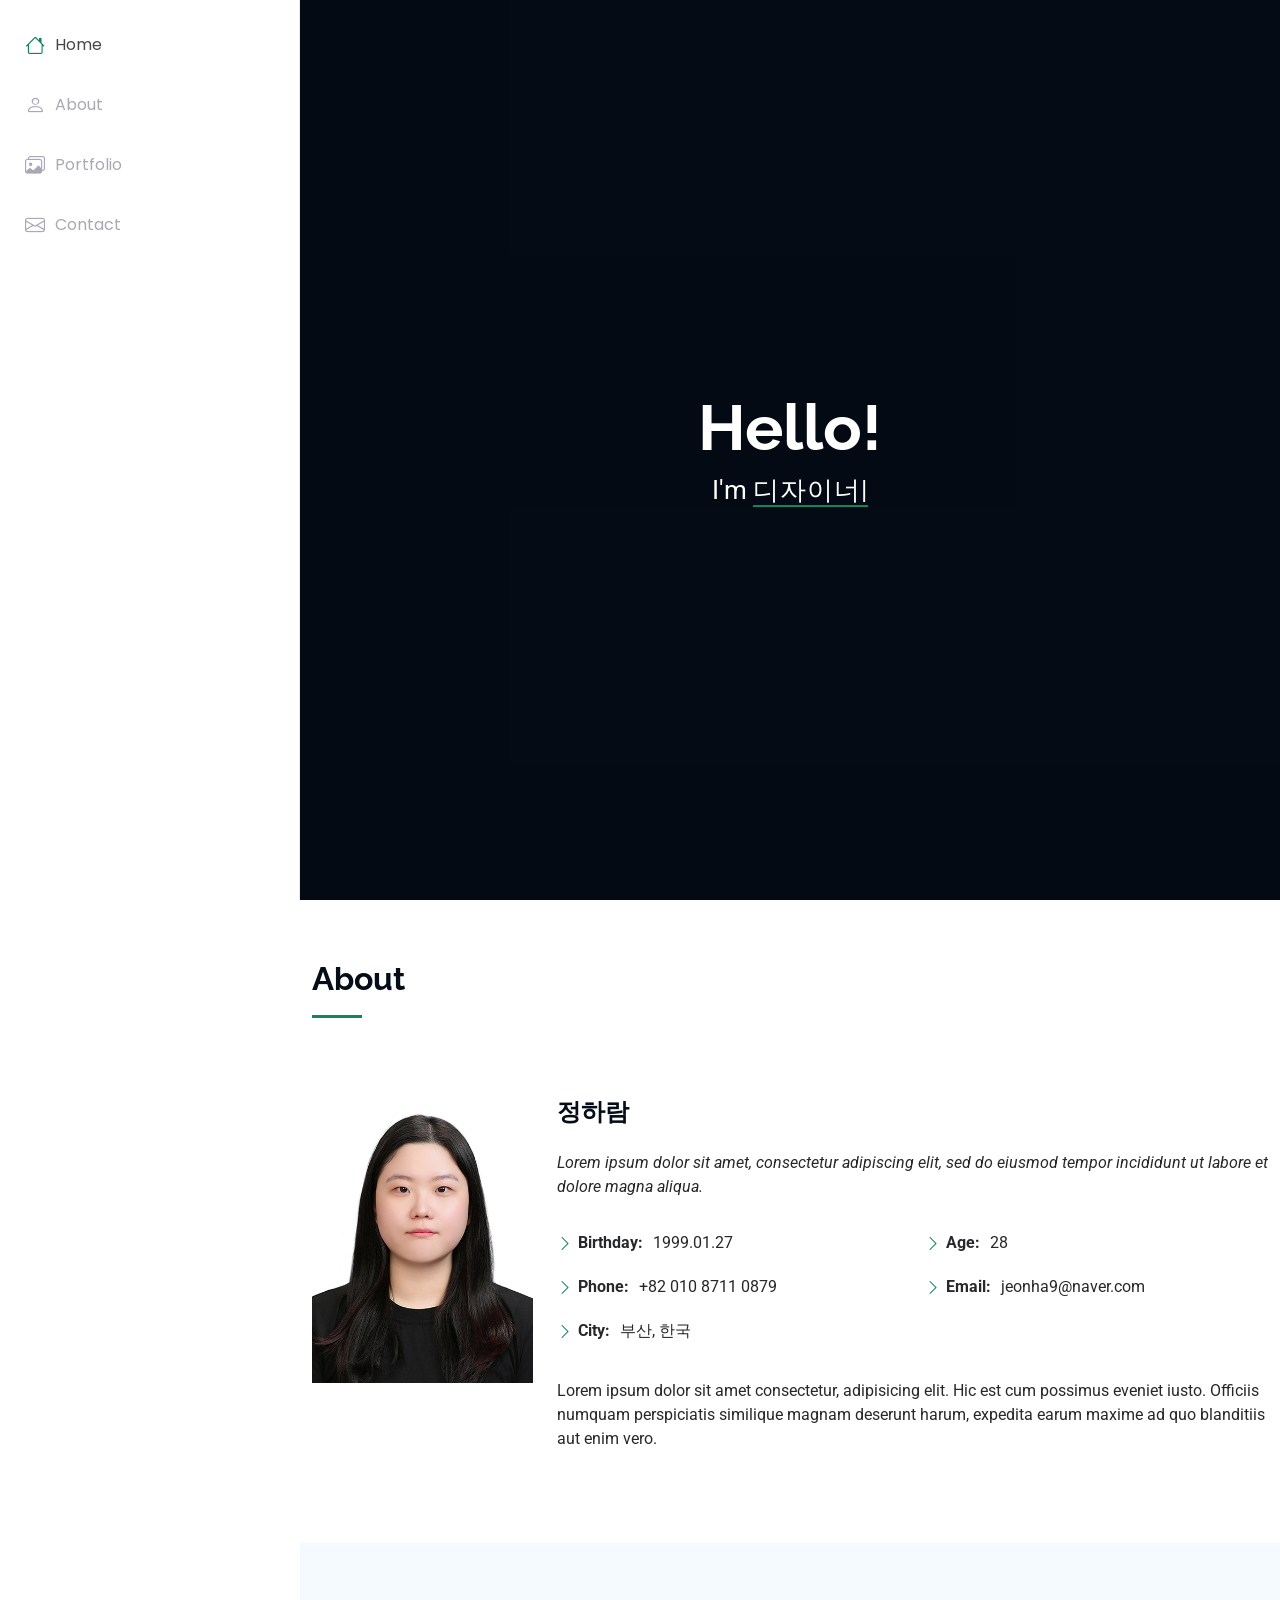
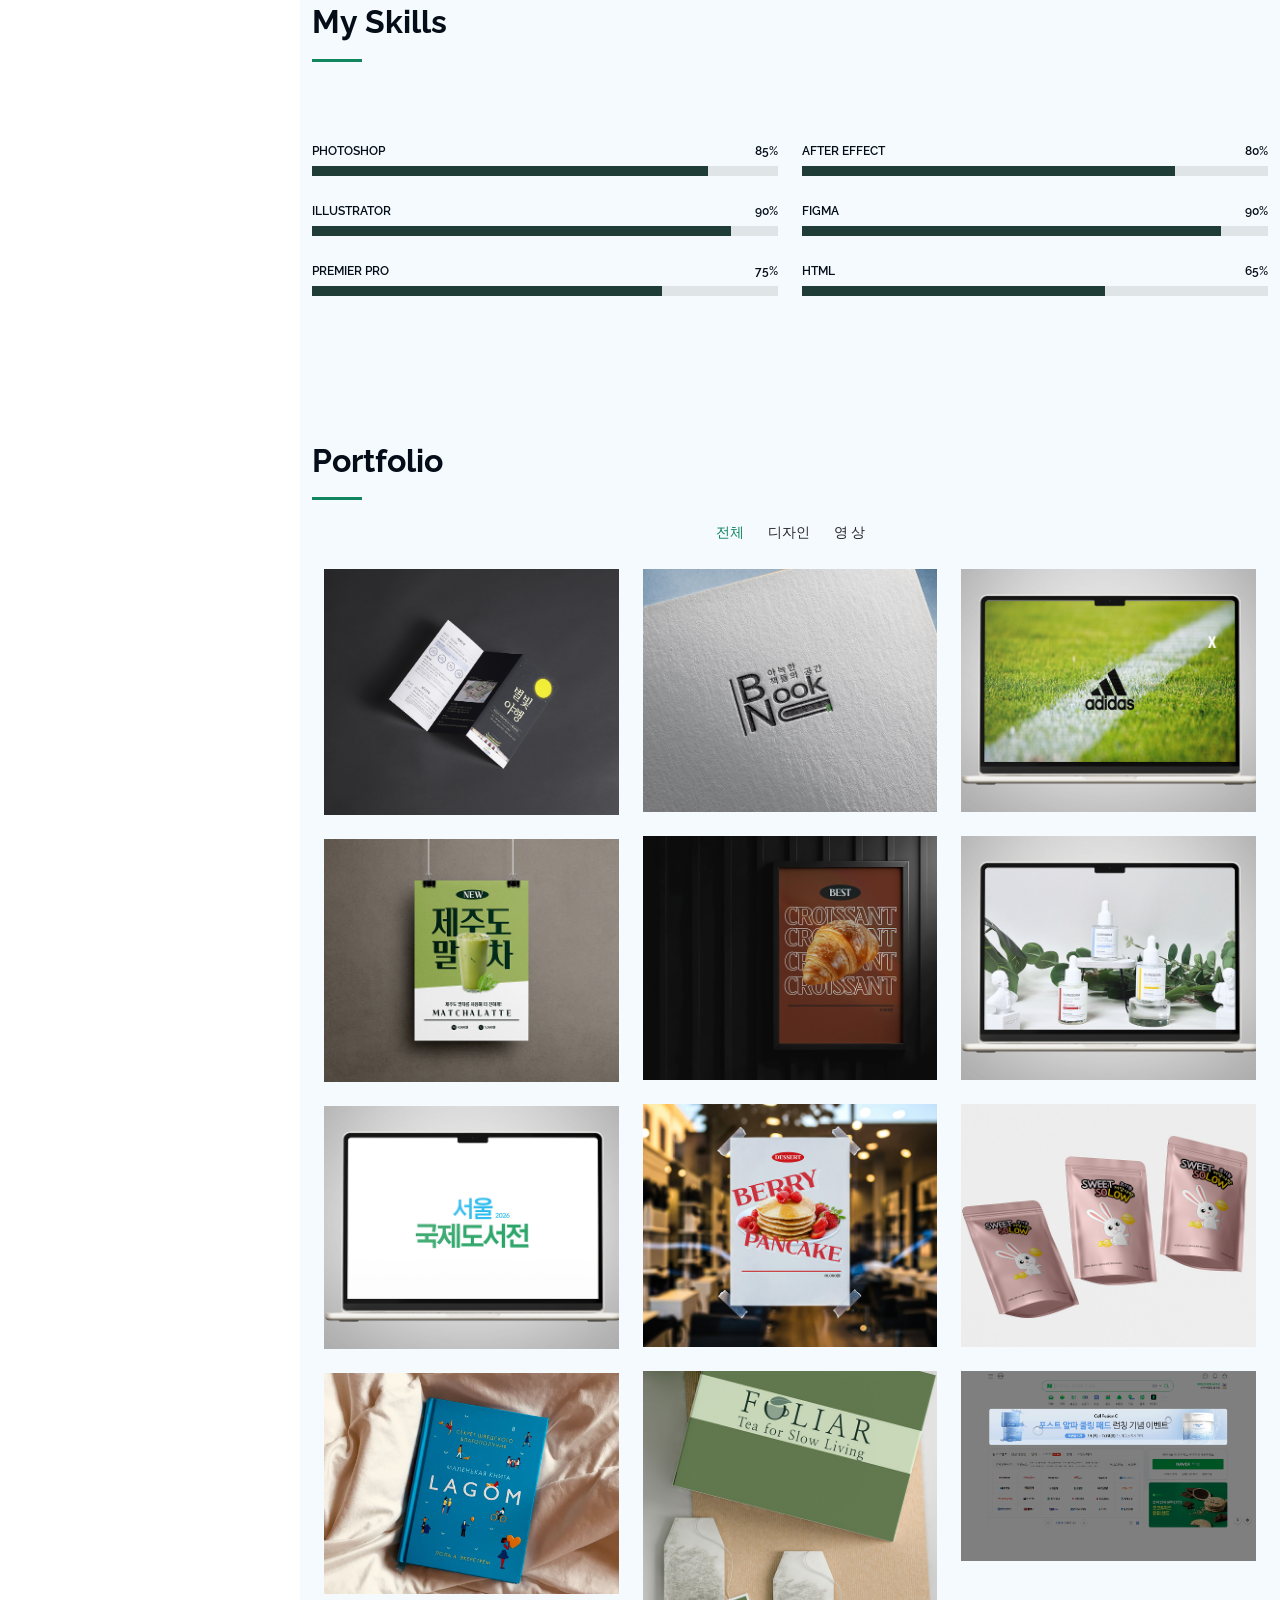
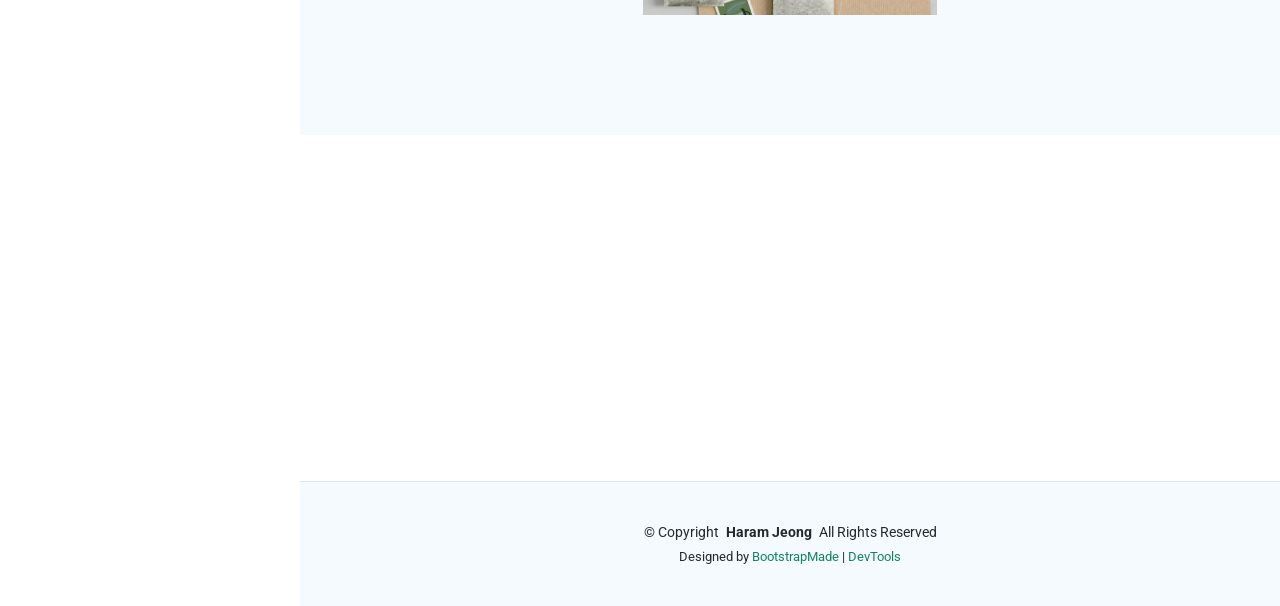
==== commit d98d21f3: "up" ====
--- a/index.html
+++ b/index.html
@@ -105,6 +105,7 @@
 
         <div class="row gy-4 justify-content-center">
           <div class="col-lg-3">
+            <img src="./assets/img/웹파일.jpg" class="img-fluid" alt="">
           </div>
           <div class="col-lg-9 content">
             <h2>정하람 </h2>
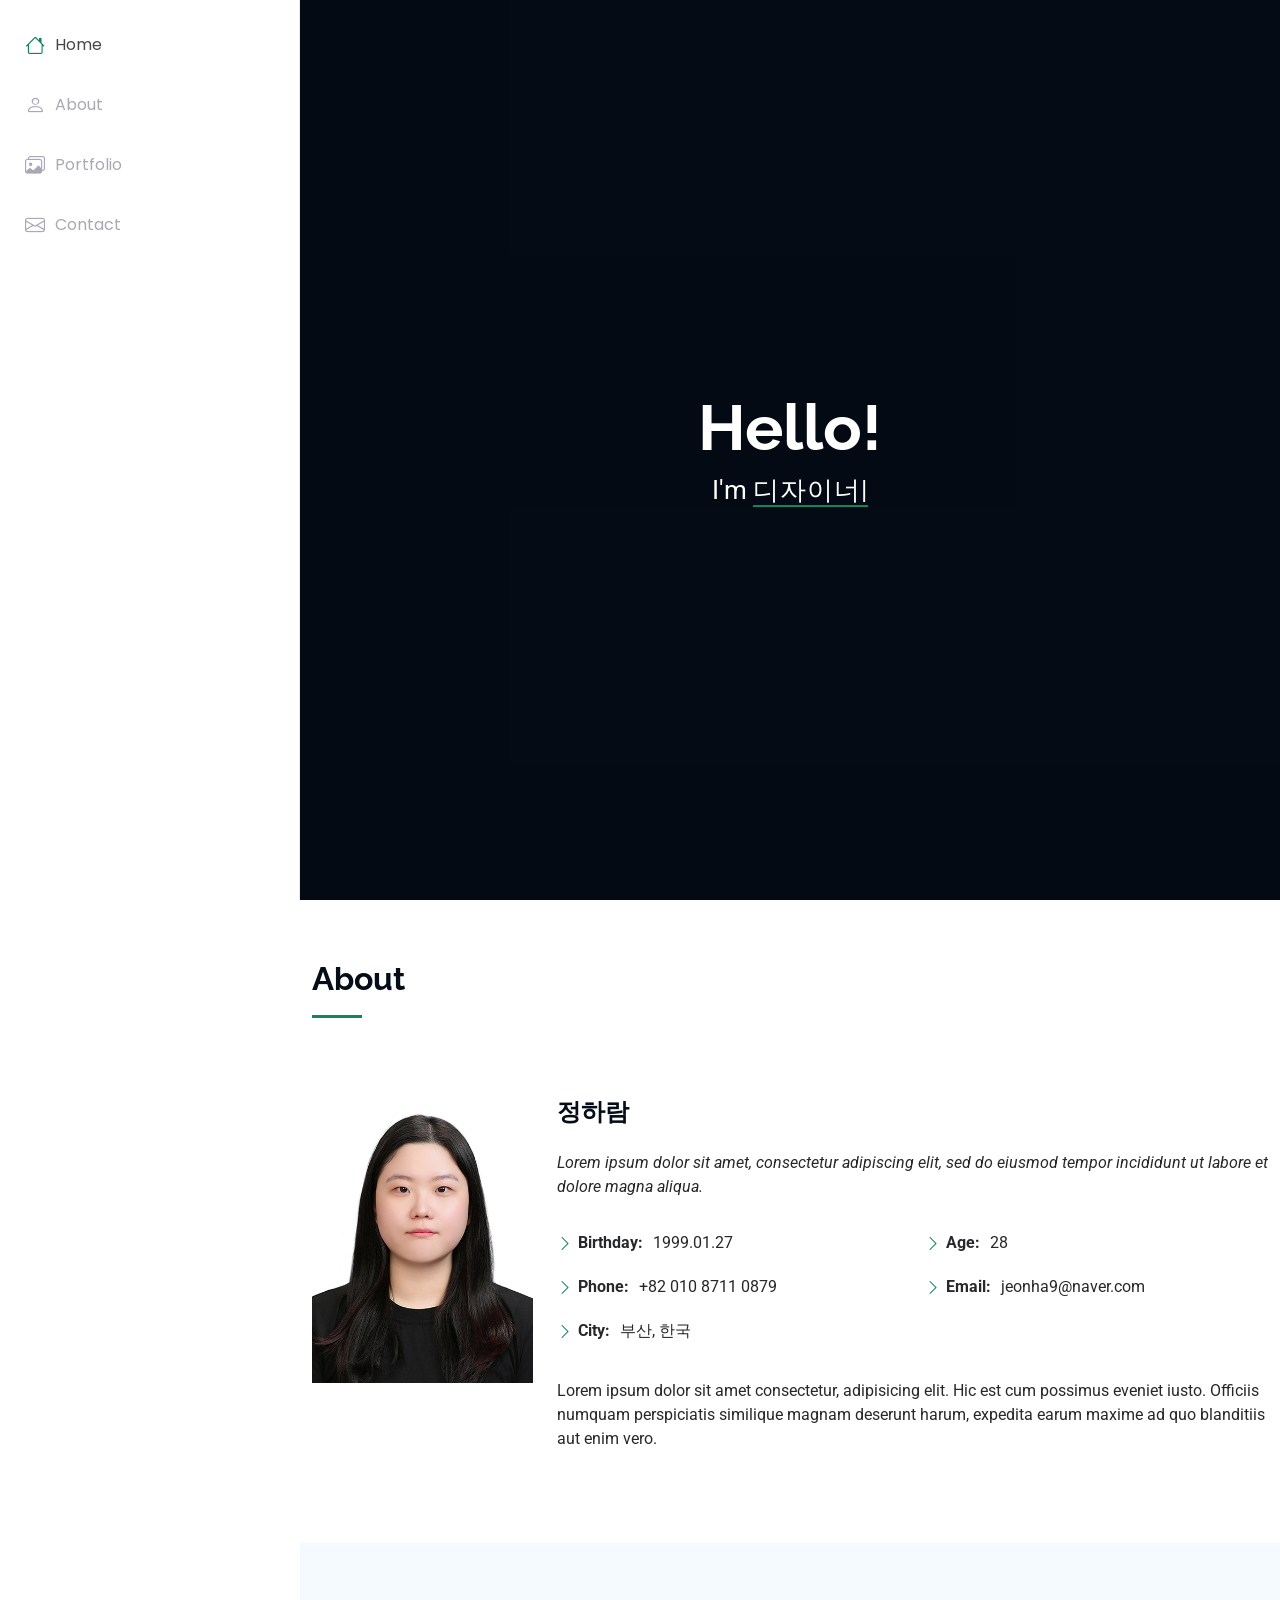
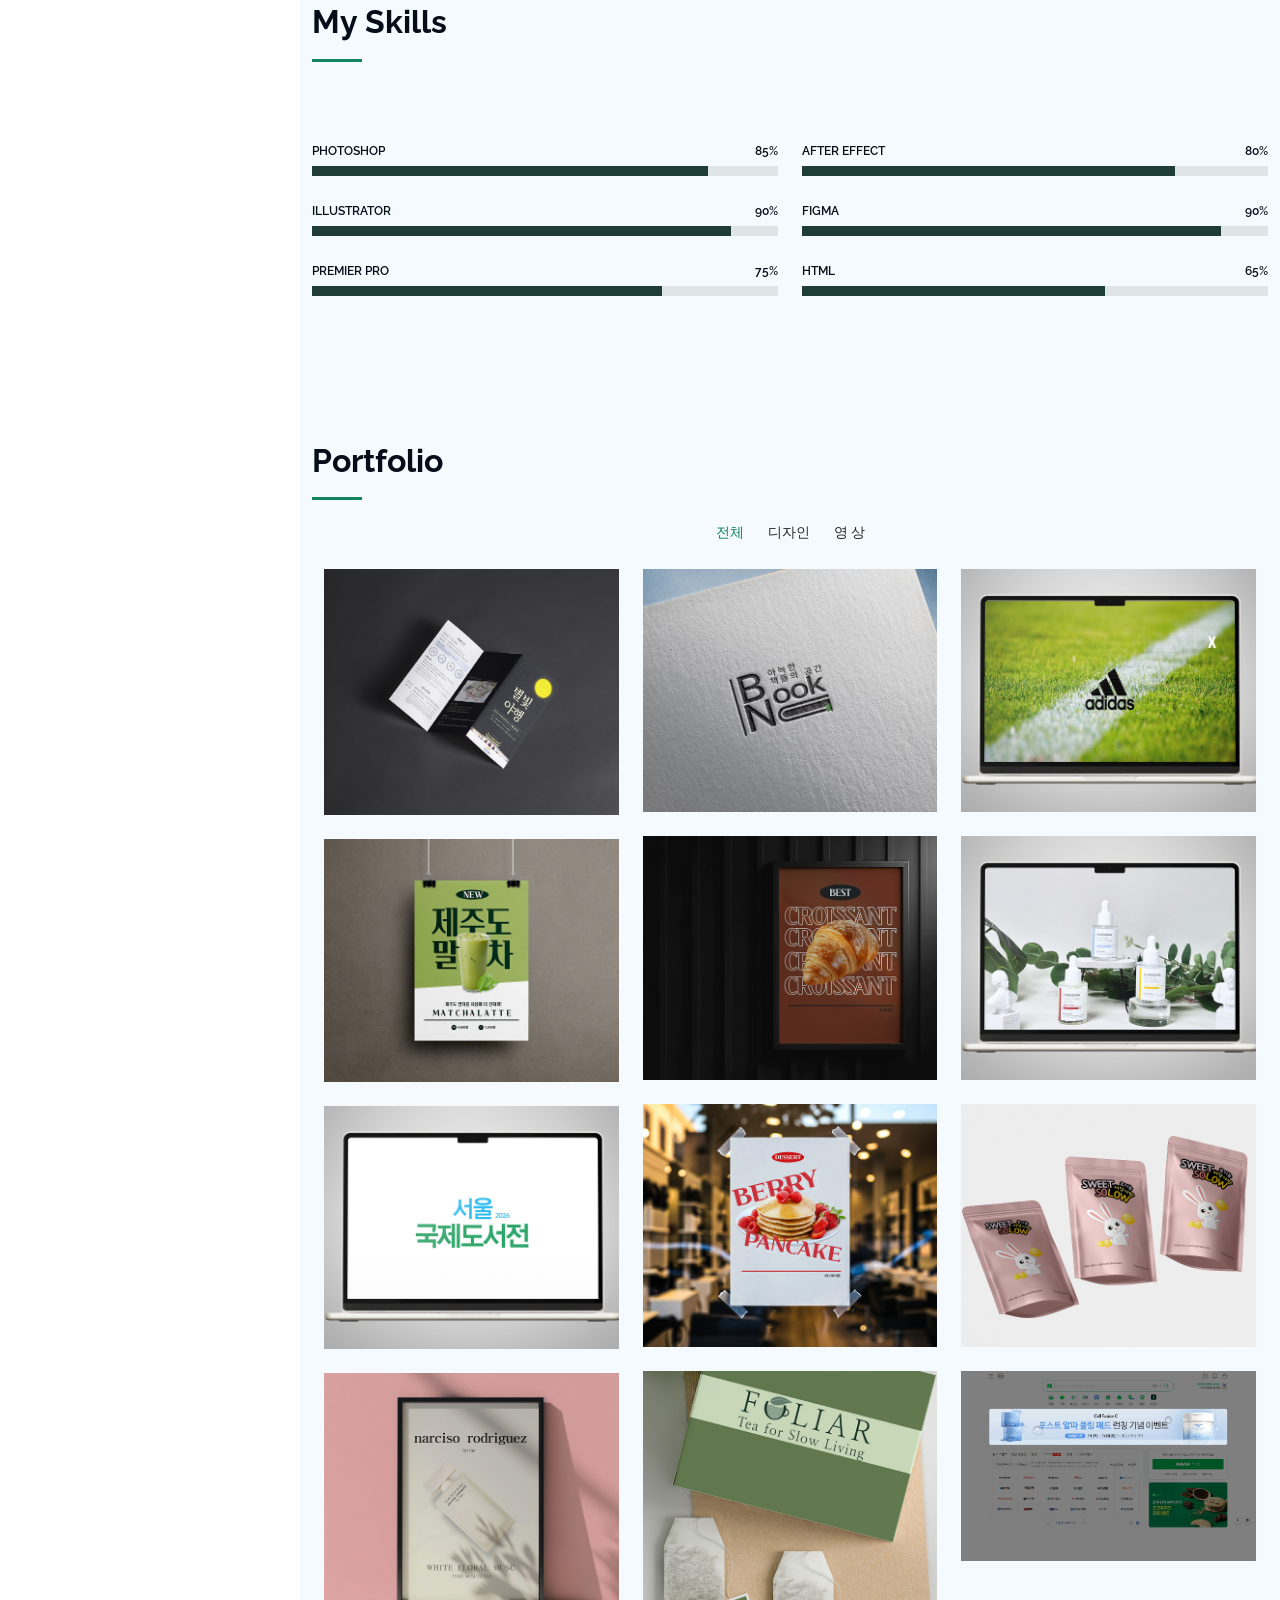
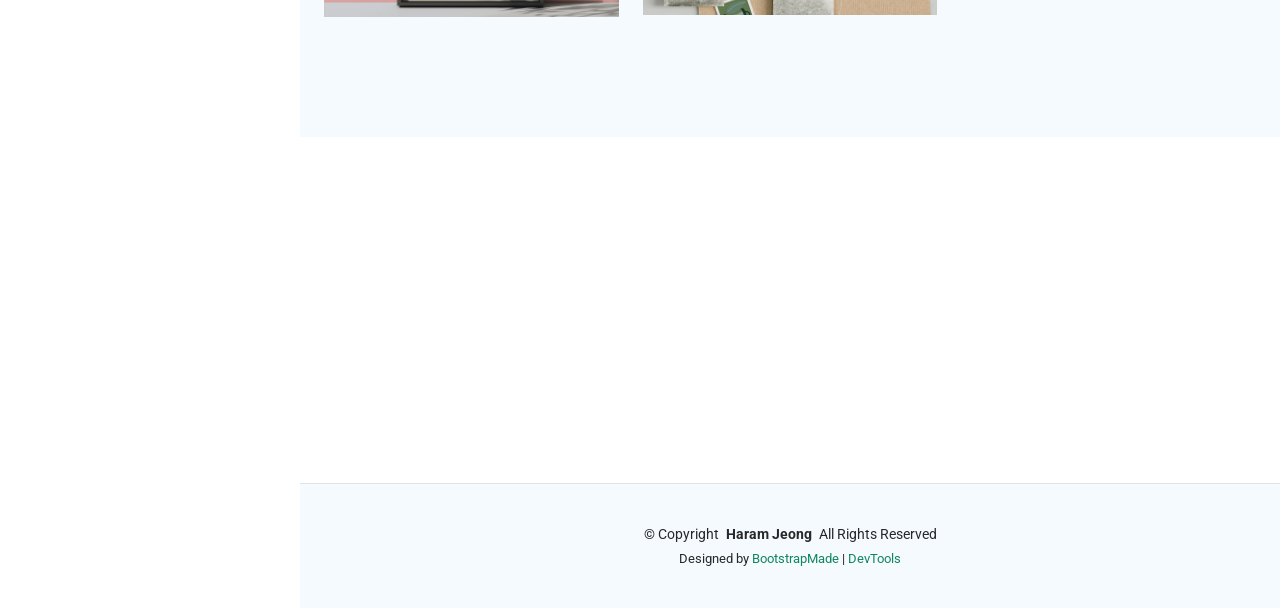
==== commit 6088b39e: "up 2026-05-15-2" ====
--- a/index.html
+++ b/index.html
@@ -372,12 +372,12 @@
 
             <div class="col-lg-4 col-md-6 portfolio-item isotope-item filter-product">
               <div class="portfolio-content h-100">
-                <img src="assets/img/portfolio/books-3.jpg" class="img-fluid" alt="">
-                <div class="portfolio-info">
-                  <h4>Books 3</h4>
+                <img src="./assets/img/향수-포스터-썸네일.png" class="img-fluid" alt="">
+                <div class="portfolio-info">
+                  <h4>포스터 4</h4>
                   <p>Lorem ipsum, dolor sit amet consectetur</p>
                   <a href="assets/img/portfolio/books-3.jpg" title="Branding 3" data-gallery="portfolio-gallery-book" class="glightbox preview-link"><i class="bi bi-zoom-in"></i></a>
-                  <a href="portfolio-details-1.html" title="More Details" class="details-link"><i class="bi bi-link-45deg"></i></a>
+                  <a href="portfolio-details-11.html" title="More Details" class="details-link"><i class="bi bi-link-45deg"></i></a>
                 </div>
               </div>
             </div><!-- End Portfolio Item -->
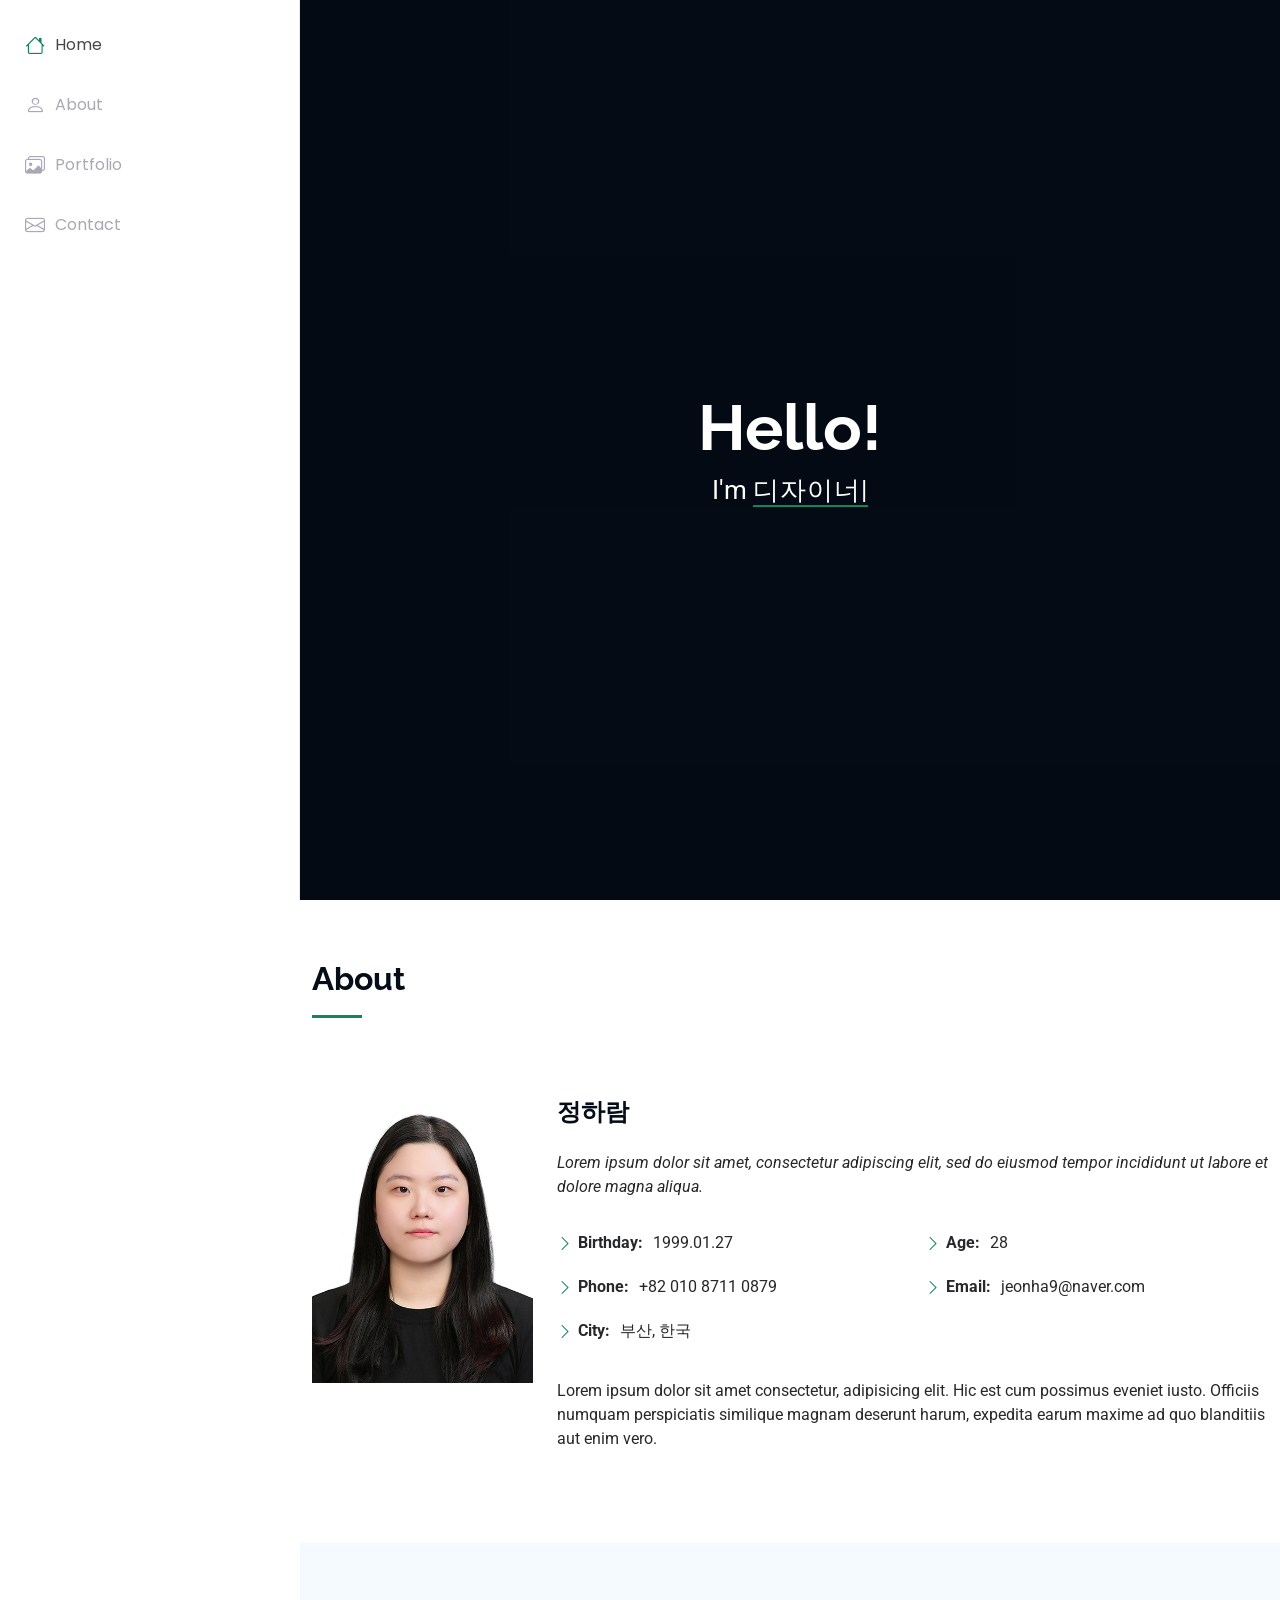
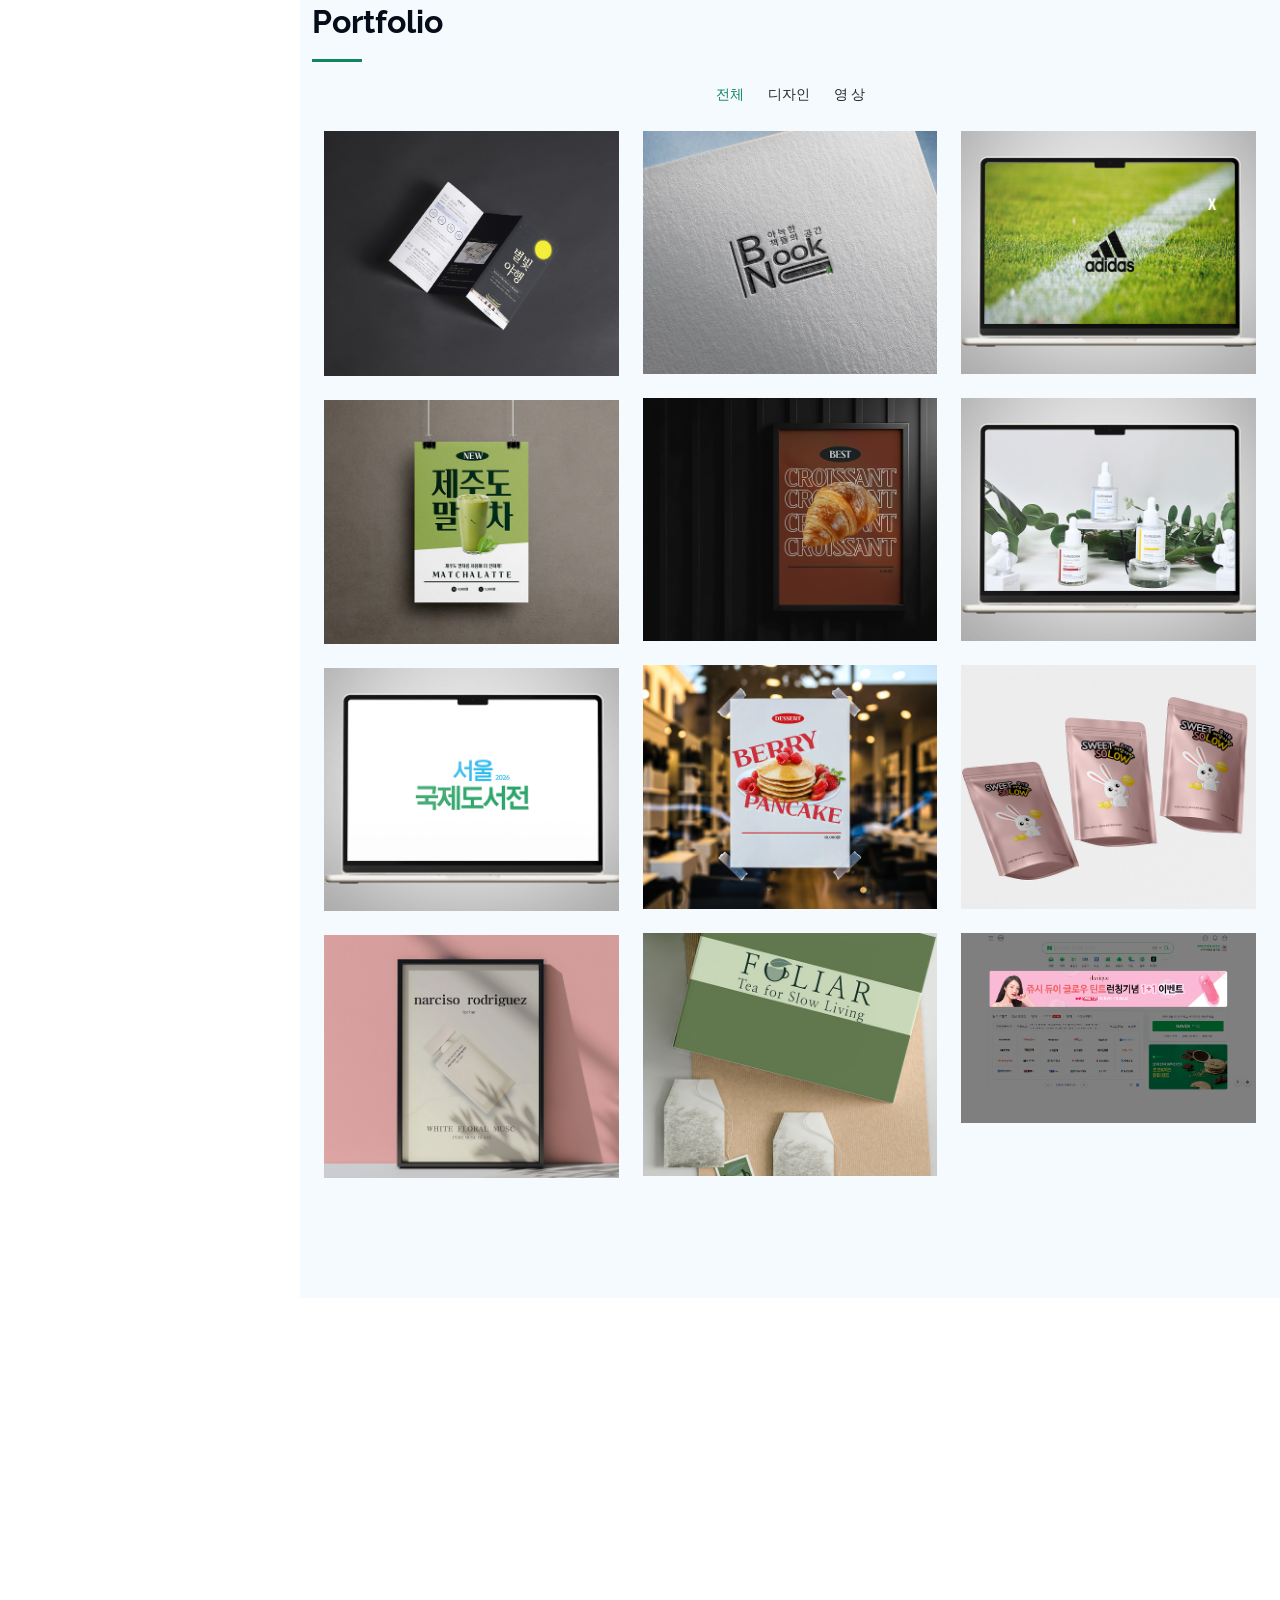
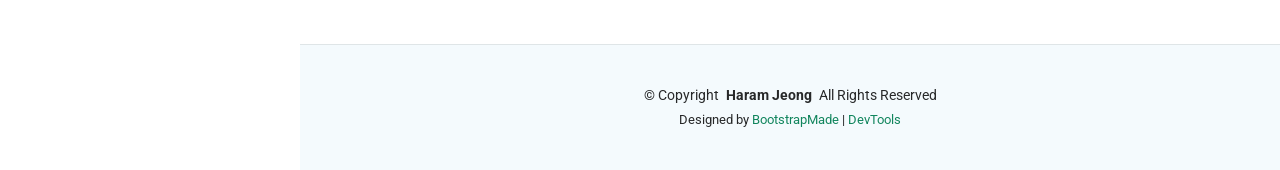
==== commit bfe55e8d: "2026-05-27 up" ====
--- a/index.html
+++ b/index.html
@@ -144,73 +144,7 @@
     
 
     <!-- Skills Section -->
-    <section id="skills" class="skills section light-background">
-
-      <!-- Section Title -->
-      <div class="container section-title" data-aos="fade-up">
-        <h2>My Skills</h2>
-        
-      </div><!-- End Section Title -->
-
-      <div class="container" data-aos="fade-up" data-aos-delay="100">
-
-        <div class="row skills-content skills-animation">
-
-          <div class="col-lg-6">
-
-            <div class="progress">
-              <span class="skill"><span>Photoshop</span> <i class="val">85%</i></span>
-              <div class="progress-bar-wrap">
-                <div class="progress-bar" role="progressbar" aria-valuenow="85" aria-valuemin="0" aria-valuemax="100"></div>
-              </div>
-            </div><!-- End Skills Item -->
-
-            <div class="progress">
-              <span class="skill"><span>Illustrator</span> <i class="val">90%</i></span>
-              <div class="progress-bar-wrap">
-                <div class="progress-bar" role="progressbar" aria-valuenow="90" aria-valuemin="0" aria-valuemax="100"></div>
-              </div>
-            </div><!-- End Skills Item -->
-
-            <div class="progress">
-              <span class="skill"><span>Premier pro</span> <i class="val">75%</i></span>
-              <div class="progress-bar-wrap">
-                <div class="progress-bar" role="progressbar" aria-valuenow="75" aria-valuemin="0" aria-valuemax="100"></div>
-              </div>
-            </div><!-- End Skills Item -->
-
-          </div>
-
-          <div class="col-lg-6">
-
-            <div class="progress">
-              <span class="skill"><span>After effect</span> <i class="val">80%</i></span>
-              <div class="progress-bar-wrap">
-                <div class="progress-bar" role="progressbar" aria-valuenow="80" aria-valuemin="0" aria-valuemax="100"></div>
-              </div>
-            </div><!-- End Skills Item -->
-
-            <div class="progress">
-              <span class="skill"><span>Figma</span> <i class="val">90%</i></span>
-              <div class="progress-bar-wrap">
-                <div class="progress-bar" role="progressbar" aria-valuenow="90" aria-valuemin="0" aria-valuemax="100"></div>
-              </div>
-            </div><!-- End Skills Item -->
-
-            <div class="progress">
-              <span class="skill"><span>HTMl</span> <i class="val">65%</i></span>
-              <div class="progress-bar-wrap">
-                <div class="progress-bar" role="progressbar" aria-valuenow="65" aria-valuemin="0" aria-valuemax="100"></div>
-              </div>
-            </div><!-- End Skills Item -->
-
-          </div>
-
-        </div>
-
-      </div>
-
-    </section><!-- /Skills Section -->
+   
 
     
 
@@ -370,7 +304,7 @@
 
             
 
-            <div class="col-lg-4 col-md-6 portfolio-item isotope-item filter-product">
+            <div class="col-lg-4 col-md-6 portfolio-item isotope-item filter-app">
               <div class="portfolio-content h-100">
                 <img src="./assets/img/향수-포스터-썸네일.png" class="img-fluid" alt="">
                 <div class="portfolio-info">
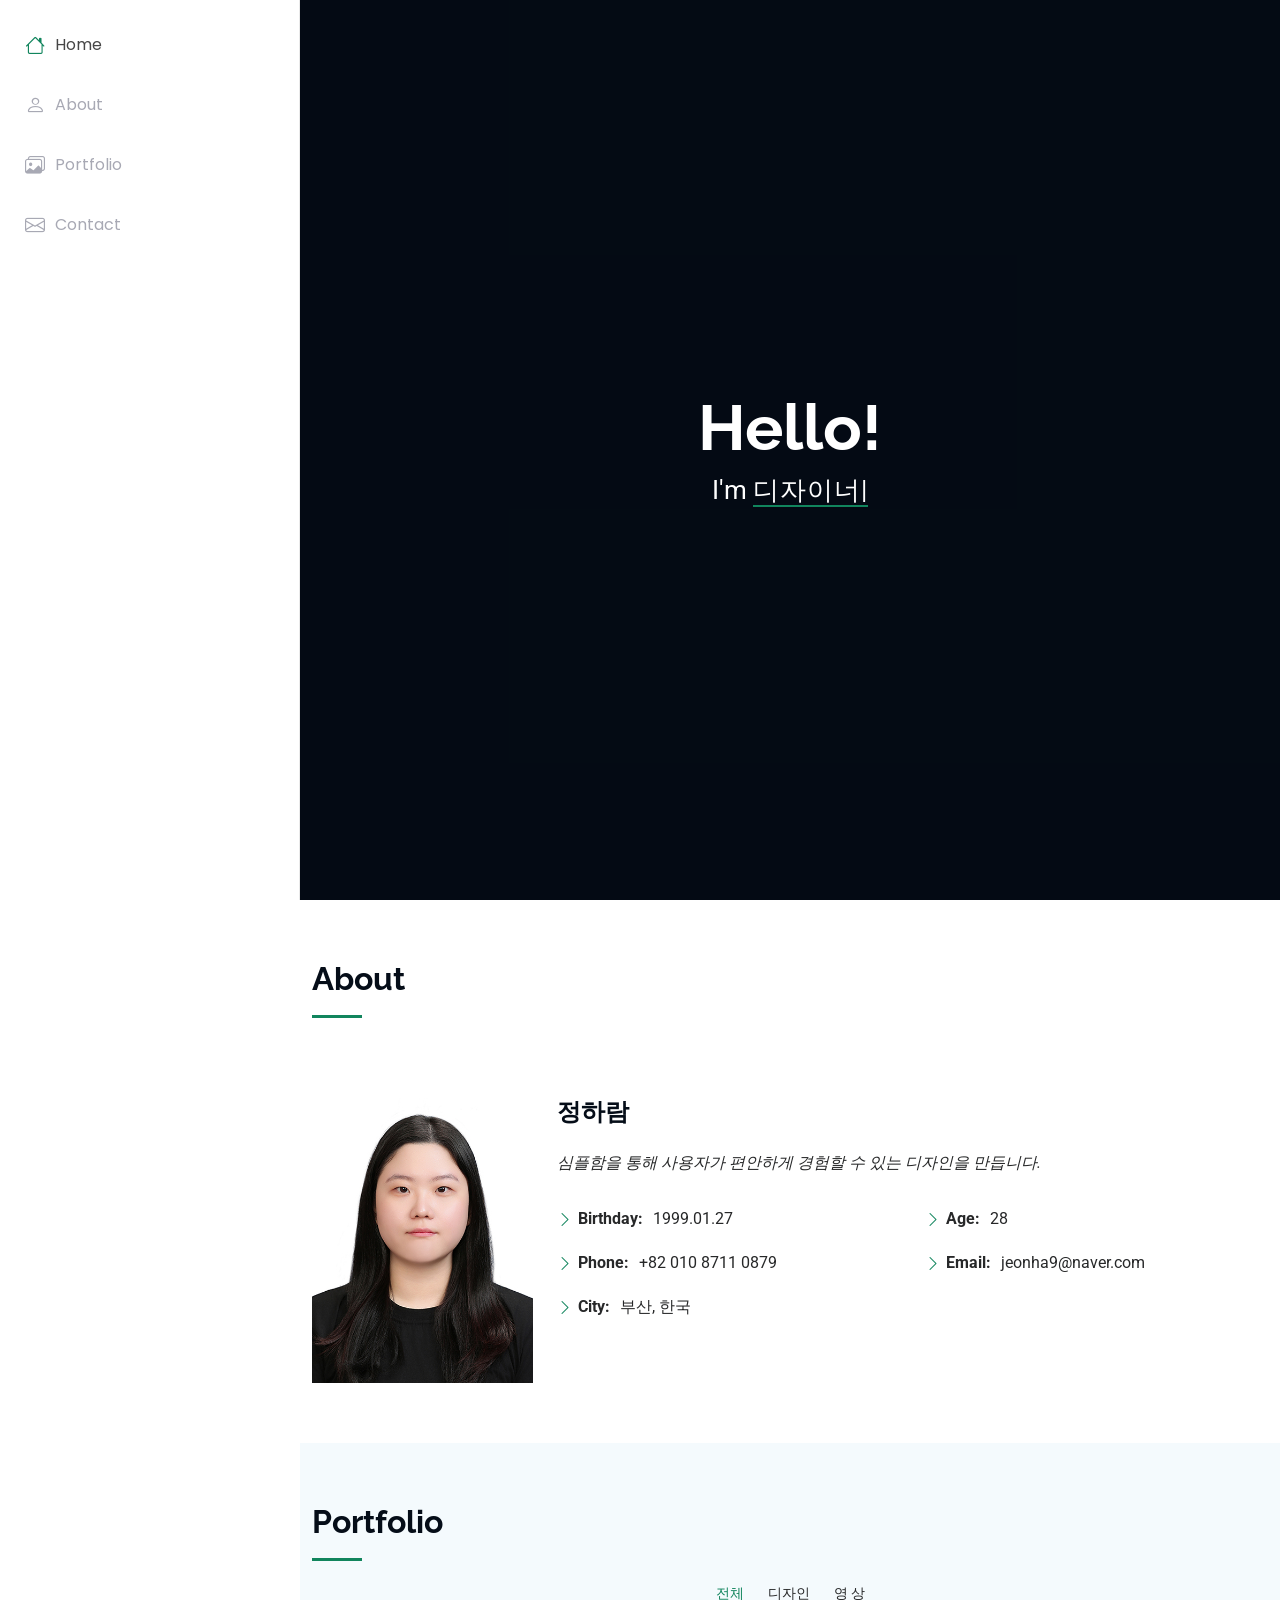
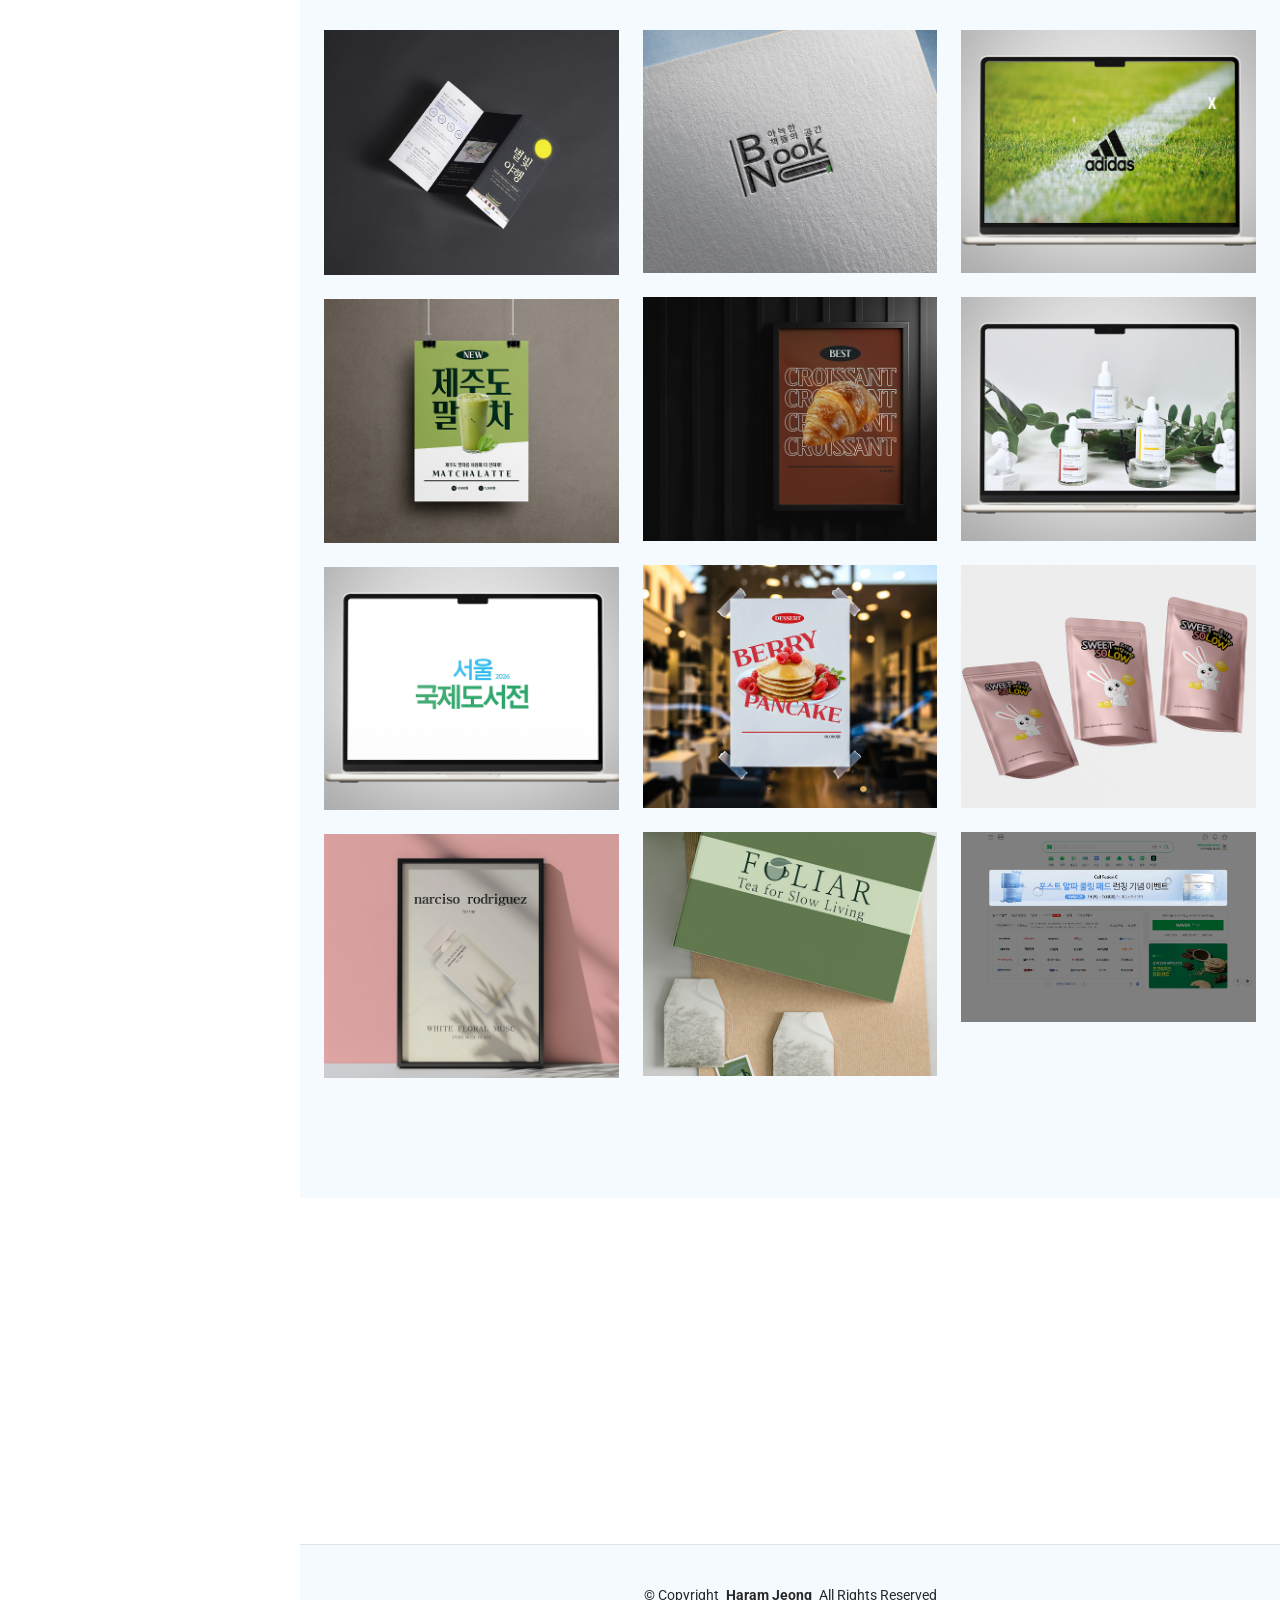
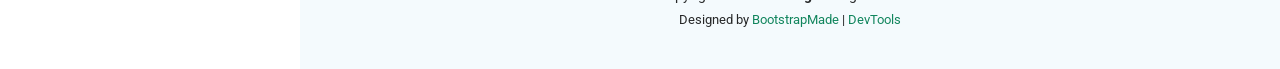
==== commit 59cc5fd2: "up 2026-06-10" ====
--- a/index.html
+++ b/index.html
@@ -110,8 +110,7 @@
           <div class="col-lg-9 content">
             <h2>정하람 </h2>
             <p class="fst-italic py-3">
-              Lorem ipsum dolor sit amet, consectetur adipiscing elit, sed do eiusmod tempor incididunt ut labore et dolore
-              magna aliqua.
+              심플함을 통해 사용자가 편안하게 경험할 수 있는 디자인을 만듭니다.
             </p>
             <div class="row">
               <div class="col-lg-6">
@@ -131,9 +130,9 @@
                 </ul>
               </div>
             </div>
-            <p class="py-3">
+            <!-- <p class="py-3">
               Lorem ipsum dolor sit amet consectetur, adipisicing elit. Hic est cum possimus eveniet iusto. Officiis numquam perspiciatis similique magnam deserunt harum, expedita earum maxime ad quo blanditiis aut enim vero.
-            </p>
+            </p> -->
           </div>
         </div>
 
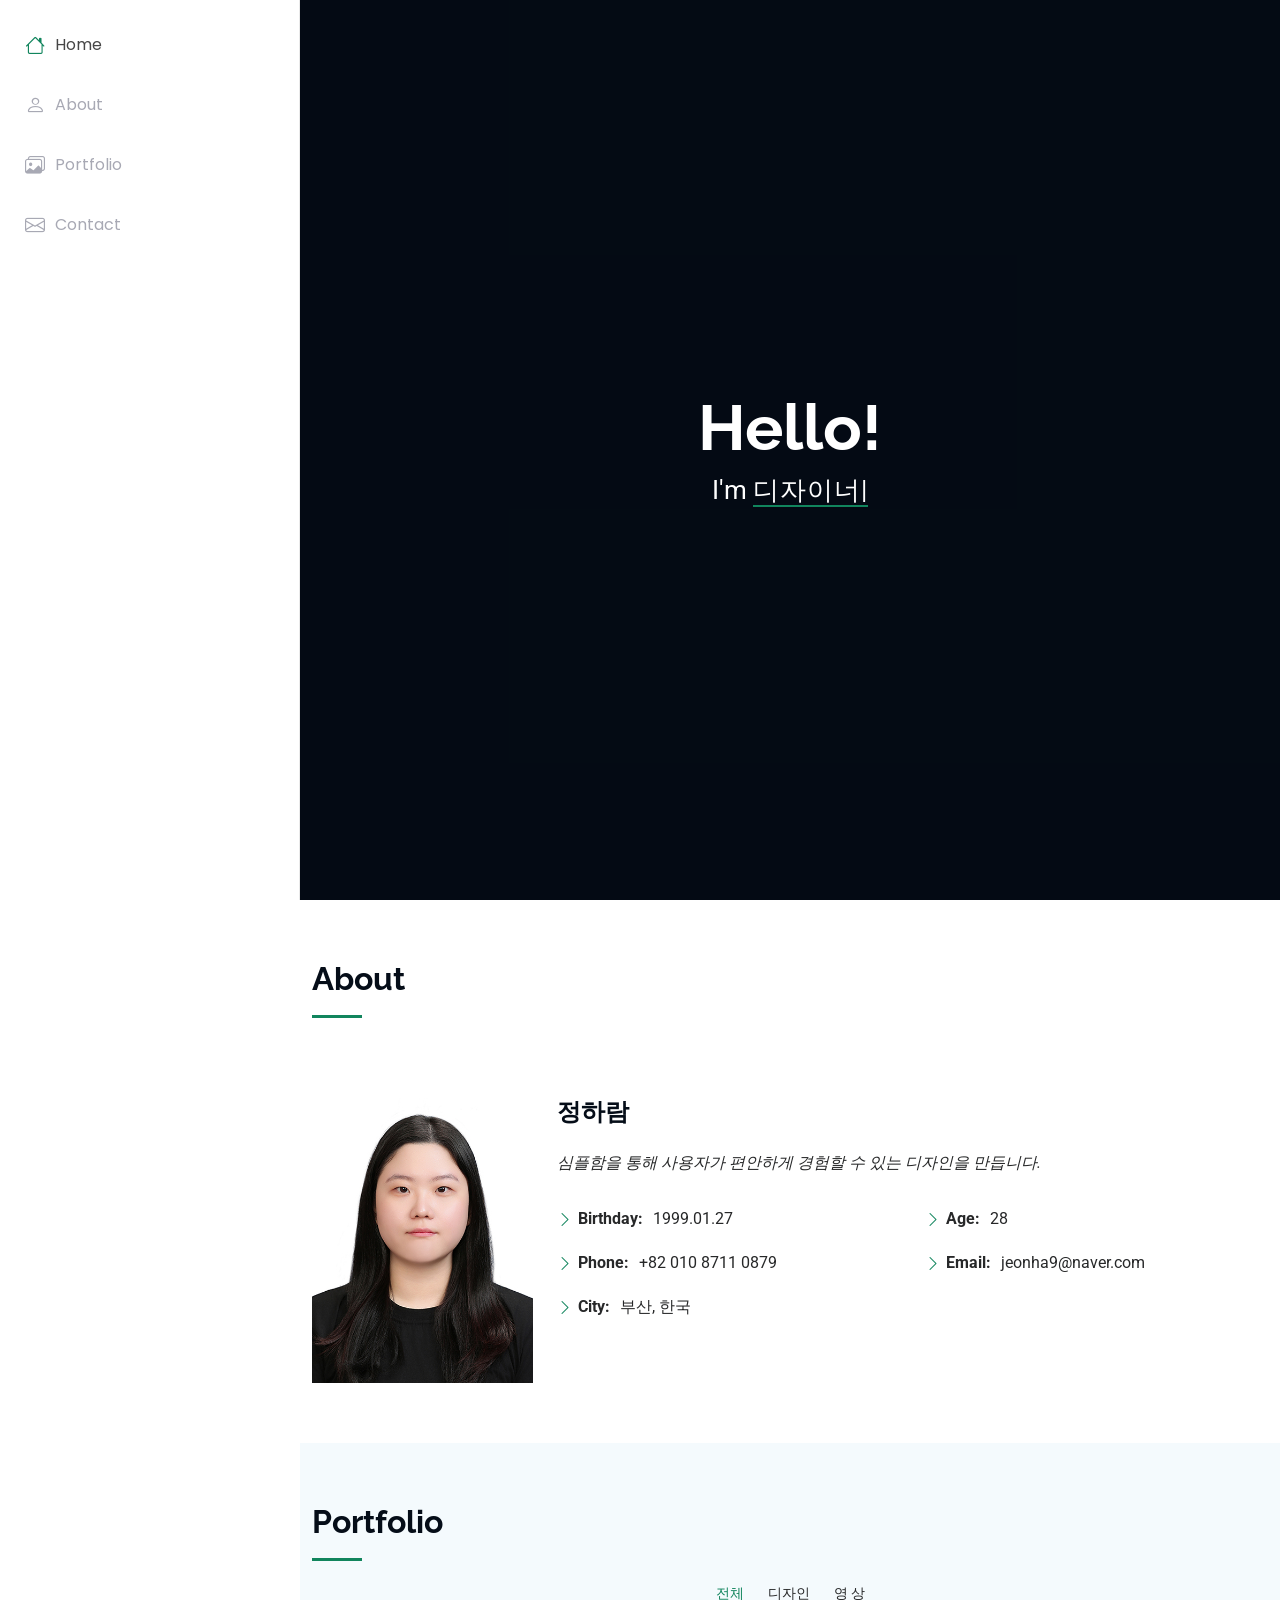
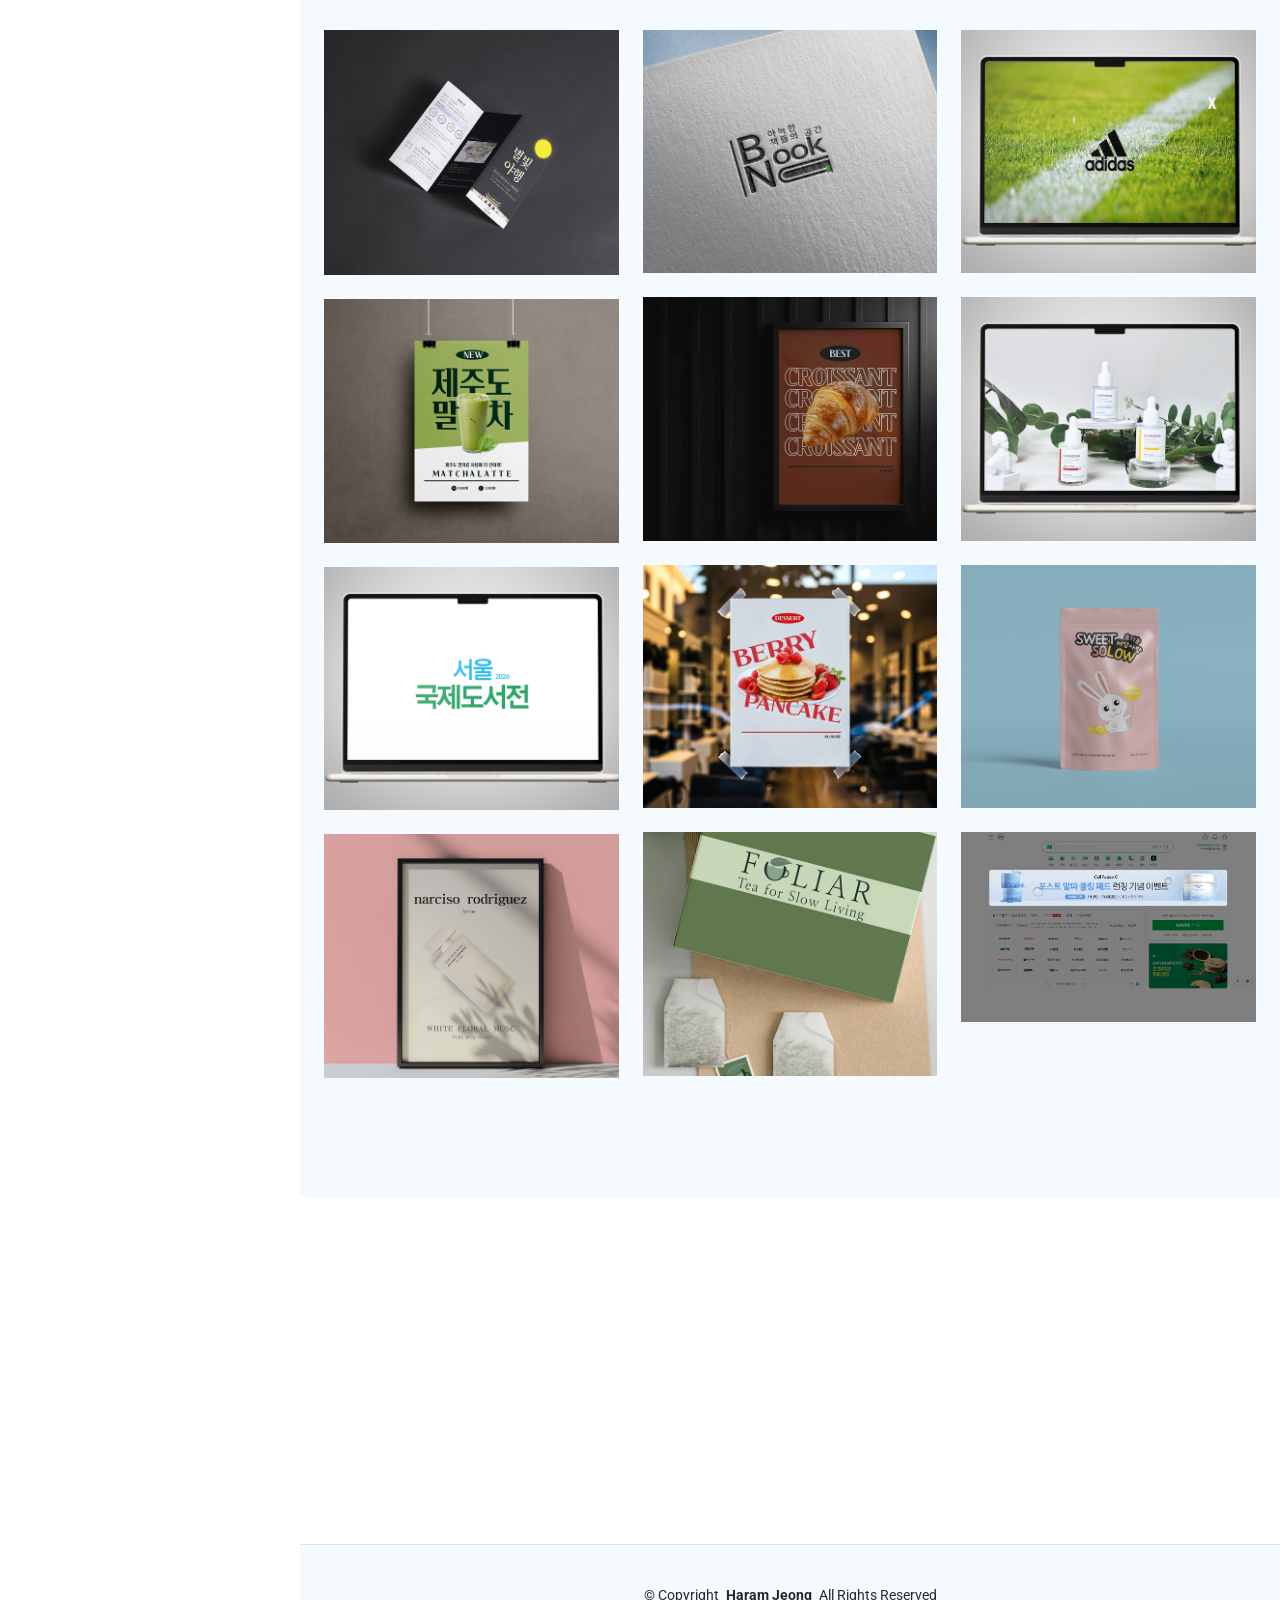
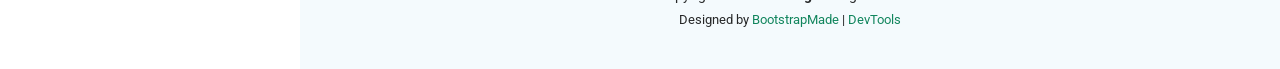
==== commit a07712b0: "up 2026-06-14" ====
--- a/index.html
+++ b/index.html
@@ -174,8 +174,8 @@
                 <img src="./assets/img/portfolio/리플렛-정하람-앞.jpg" class="img-fluid" alt="">
                 <div class="portfolio-info">
                   <h4>리플렛 </h4>
-                  <p>Lorem ipsum, dolor sit amet consectetur</p>
-                  <a href="./assets/img/portfolio/리플렛-정하람-앞.jpg" title=" 1" data-gallery="portfolio-gallery-app" class="glightbox preview-link"><i class="bi bi-zoom-in"></i></a>
+                  <!-- <p>Lorem ipsum, dolor sit amet consectetur</p> -->
+                  <!-- <a href="./assets/img/portfolio/리플렛-정하람-앞.jpg" title=" 1" data-gallery="portfolio-gallery-app" class="glightbox preview-link"><i class="bi bi-zoom-in"></i></a> -->
                   <a href="portfolio-details-1.html" title="More Details" class="details-link"><i class="bi bi-link-45deg"></i></a>
                 </div>
               </div>
@@ -186,8 +186,8 @@
                 <img src="./assets/img/portfolio/북눅-목업 2.png" class="img-fluid" alt="">
                 <div class="portfolio-info">
                   <h4>로고 </h4>
-                  <p>Lorem ipsum, dolor sit amet consectetur</p>
-                  <a href="./assets/img/portfolio/북눅-목업.jpg" title="Product 1" data-gallery="portfolio-gallery-product" class="glightbox preview-link"><i class="bi bi-zoom-in"></i></a>
+                  <!-- <p>Lorem ipsum, dolor sit amet consectetur</p> -->
+                  <!-- <a href="./assets/img/portfolio/북눅-목업.jpg" title="Product 1" data-gallery="portfolio-gallery-product" class="glightbox preview-link"><i class="bi bi-zoom-in"></i></a> -->
                   <a href="portfolio-details-2.html" title="More Details" class="details-link"><i class="bi bi-link-45deg"></i></a>
                 </div>
               </div>
@@ -198,8 +198,8 @@
                 <img src="./assets/img/portfolio/슬라이드쇼-썸네일-목업 1.png" class="img-fluid" alt="">
                 <div class="portfolio-info">
                   <h4>슬라이드쇼</h4>
-                  <p>Lorem ipsum, dolor sit amet consectetur</p>
-                  <a href="https://www.youtube.com/embed/oLaDQvfPcDY?autoplay=1&mute=1" title="Branding 1" data-gallery="portfolio-gallery-branding" class="glightbox preview-link"><i class="bi bi-zoom-in"></i></a>
+                  <!-- <p>Lorem ipsum, dolor sit amet consectetur</p> -->
+                  <!-- <a href="https://www.youtube.com/embed/oLaDQvfPcDY?autoplay=1&mute=1" title="Branding 1" data-gallery="portfolio-gallery-branding" class="glightbox preview-link"><i class="bi bi-zoom-in"></i></a> -->
                   <a href="portfolio-details-3.html" title="More Details" class="details-link"><i class="bi bi-link-45deg"></i></a>
                 </div>
               </div>
@@ -210,8 +210,8 @@
                 <img src="./assets/img/portfolio/크로와상 포스터 썸네일.png" class="img-fluid" alt="">
                 <div class="portfolio-info">
                   <h4>포스터 1</h4>
-                  <p>Lorem ipsum, dolor sit amet consectetur</p>
-                  <a href="./assets/img/portfolio/크로와상목업.jpg" title="Branding 1" data-gallery="portfolio-gallery-book" class="glightbox preview-link"><i class="bi bi-zoom-in"></i></a>
+                  <!-- <p>Lorem ipsum, dolor sit amet consectetur</p> -->
+                  <!-- <a href="./assets/img/portfolio/크로와상목업.jpg" title="Branding 1" data-gallery="portfolio-gallery-book" class="glightbox preview-link"><i class="bi bi-zoom-in"></i></a> -->
                   <a href="portfolio-details-4.html" title="More Details" class="details-link"><i class="bi bi-link-45deg"></i></a>
                 </div>
               </div>
@@ -222,8 +222,8 @@
                 <img src="./assets/img/portfolio/제품광고-썸네일 1.png" class="img-fluid" alt="">
                 <div class="portfolio-info">
                   <h4>제품촬영광고영상</h4>
-                  <p>Lorem ipsum, dolor sit amet consectetur</p>
-                  <a href="https://www.youtube.com/embed/sMFfdJEovsE?autoplay=1&mute=1" title="App 2" data-gallery="portfolio-gallery-app" class="glightbox preview-link"><i class="bi bi-zoom-in"></i></a>
+                  <!-- <p>Lorem ipsum, dolor sit amet consectetur</p> -->
+                  <!-- <a href="https://www.youtube.com/embed/sMFfdJEovsE?autoplay=1&mute=1" title="App 2" data-gallery="portfolio-gallery-app" class="glightbox preview-link"><i class="bi bi-zoom-in"></i></a> -->
                   <a href="portfolio-details-5.html" title="More Details" class="details-link"><i class="bi bi-link-45deg"></i></a>
                 </div>
               </div>
@@ -234,8 +234,8 @@
                 <img src="./assets/img/portfolio/제주말차 포스터 썸네일.png" class="img-fluid" alt="">
                 <div class="portfolio-info">
                   <h4>포스터 2</h4>
-                  <p>Lorem ipsum, dolor sit amet consectetur</p>
-                  <a href="./assets/img/portfolio/포스터제작 목업-정하람.jpg" title="Product 2" data-gallery="portfolio-gallery-product" class="glightbox preview-link"><i class="bi bi-zoom-in"></i></a>
+                  <!-- <p>Lorem ipsum, dolor sit amet consectetur</p> -->
+                  <!-- <a href="./assets/img/portfolio/포스터제작 목업-정하람.jpg" title="Product 2" data-gallery="portfolio-gallery-product" class="glightbox preview-link"><i class="bi bi-zoom-in"></i></a> -->
                   <a href="portfolio-details-6.html" title="More Details" class="details-link"><i class="bi bi-link-45deg"></i></a>
                 </div>
               </div>
@@ -246,8 +246,8 @@
                 <img src="./assets/img/portfolio/팬케이크 포스터 썸네일.png" class="img-fluid" alt="">
                 <div class="portfolio-info">
                   <h4>포스터 3</h4>
-                  <p>Lorem ipsum, dolor sit amet consectetur</p>
-                  <a href="./assets/img/portfolio/팬케이크 목업.jpg" title="Branding 2" data-gallery="portfolio-gallery-branding" class="glightbox preview-link"><i class="bi bi-zoom-in"></i></a>
+                  <!-- <p>Lorem ipsum, dolor sit amet consectetur</p> -->
+                  <!-- <a href="./assets/img/portfolio/팬케이크 목업.jpg" title="Branding 2" data-gallery="portfolio-gallery-branding" class="glightbox preview-link"><i class="bi bi-zoom-in"></i></a> -->
                   <a href="portfolio-details-7.html" title="More Details" class="details-link"><i class="bi bi-link-45deg"></i></a>
                 </div>
               </div>
@@ -255,11 +255,11 @@
 
             <div class="col-lg-4 col-md-6 portfolio-item isotope-item filter-app">
               <div class="portfolio-content h-100">
-                <img src="./assets/img/portfolio/파우치 썸네일.png" class="img-fluid" alt="">
+                <img src="./assets/img/portfolio/파우치 목업 썸네일.png" class="img-fluid" alt="">
                 <div class="portfolio-info">
                   <h4>파우치 목업</h4>
-                  <p>Lorem ipsum, dolor sit amet consectetur</p>
-                  <a href="./assets/img/portfolio/파우치-목업-수정.jpg" title="Branding 2" data-gallery="portfolio-gallery-book" class="glightbox preview-link"><i class="bi bi-zoom-in"></i></a>
+                  <!-- <p>Lorem ipsum, dolor sit amet consectetur</p> -->
+                  <!-- <a href="./assets/img/portfolio/파우치-목업-수정.jpg" title="Branding 2" data-gallery="portfolio-gallery-book" class="glightbox preview-link"><i class="bi bi-zoom-in"></i></a> -->
                   <a href="portfolio-details-8.html" title="More Details" class="details-link"><i class="bi bi-link-45deg"></i></a>
                 </div>
               </div>
@@ -270,8 +270,8 @@
                 <img src="./assets/img/portfolio/일러스트애니메이션-썸네일 1.png" class="img-fluid" alt="">
                 <div class="portfolio-info">
                   <h4>도서전 홍보 영상</h4>
-                  <p>Lorem ipsum, dolor sit amet consectetur</p>
-                  <a href="https://www.youtube.com/embed/le4bXNrNcV4?autoplay=1&mute=1" title="App 3" data-gallery="portfolio-gallery-app" class="glightbox preview-link"><i class="bi bi-zoom-in"></i></a>
+                  <!-- <p>Lorem ipsum, dolor sit amet consectetur</p> -->
+                  <!-- <a href="https://www.youtube.com/embed/le4bXNrNcV4?autoplay=1&mute=1" title="App 3" data-gallery="portfolio-gallery-app" class="glightbox preview-link"><i class="bi bi-zoom-in"></i></a> -->
                   <a href="portfolio-details-9.html" title="More Details" class="details-link"><i class="bi bi-link-45deg"></i></a>
                 </div>
               </div>
@@ -282,8 +282,8 @@
                 <img src="./assets/img/portfolio/티패키지-썸네일.png" class="img-fluid" alt="">
                 <div class="portfolio-info">
                   <h4>로고2</h4>
-                  <p>Lorem ipsum, dolor sit amet consectetur</p>
-                  <a href="./assets/img/portfolio/티패키지-목업.jpg" title="로고2 " data-gallery="portfolio-gallery-product" class="glightbox preview-link"><i class="bi bi-zoom-in"></i></a>
+                  <!-- <p>Lorem ipsum, dolor sit amet consectetur</p> -->
+                  <!-- <a href="./assets/img/portfolio/티패키지-목업.jpg" title="로고2 " data-gallery="portfolio-gallery-product" class="glightbox preview-link"><i class="bi bi-zoom-in"></i></a> -->
                   <a href="portfolio-details-10.html" title="More Details" class="details-link"><i class="bi bi-link-45deg"></i></a>
                 </div>
               </div>
@@ -294,8 +294,8 @@
                 <img src="./assets/img/portfolio/띠배너-목업.gif" class="img-fluid" alt="">
                 <div class="portfolio-info">
                   <h4>띠배너</h4>
-                  <p>Lorem ipsum, dolor sit amet consectetur</p>
-                  <a href="assets/img/portfolio/branding-3.jpg" title="Branding 2" data-gallery="portfolio-gallery-branding" class="glightbox preview-link"><i class="bi bi-zoom-in"></i></a>
+                  <!-- <p>Lorem ipsum, dolor sit amet consectetur</p> -->
+                  <!-- <a href="assets/img/portfolio/branding-3.jpg" title="Branding 2" data-gallery="portfolio-gallery-branding" class="glightbox preview-link"><i class="bi bi-zoom-in"></i></a> -->
                   <a href="portfolio-details-1.html" title="More Details" class="details-link"><i class="bi bi-link-45deg"></i></a>
                 </div>
               </div>
@@ -308,7 +308,7 @@
                 <img src="./assets/img/향수-포스터-썸네일.png" class="img-fluid" alt="">
                 <div class="portfolio-info">
                   <h4>포스터 4</h4>
-                  <p>Lorem ipsum, dolor sit amet consectetur</p>
+                  <!-- <p>Lorem ipsum, dolor sit amet consectetur</p> -->
                   <a href="assets/img/portfolio/books-3.jpg" title="Branding 3" data-gallery="portfolio-gallery-book" class="glightbox preview-link"><i class="bi bi-zoom-in"></i></a>
                   <a href="portfolio-details-11.html" title="More Details" class="details-link"><i class="bi bi-link-45deg"></i></a>
                 </div>
@@ -350,7 +350,7 @@
             <div class="info-item d-flex" data-aos="fade-up" data-aos-delay="200">
                 <i class="bi bi-telephone flex-shrink-0"></i>
                 <div>
-                  <h3>Call Us</h3>
+                  <h3>Tel.</h3>
                   <p>010-8711-0879</p>
                 </div>
             </div><!-- End Info Item -->
